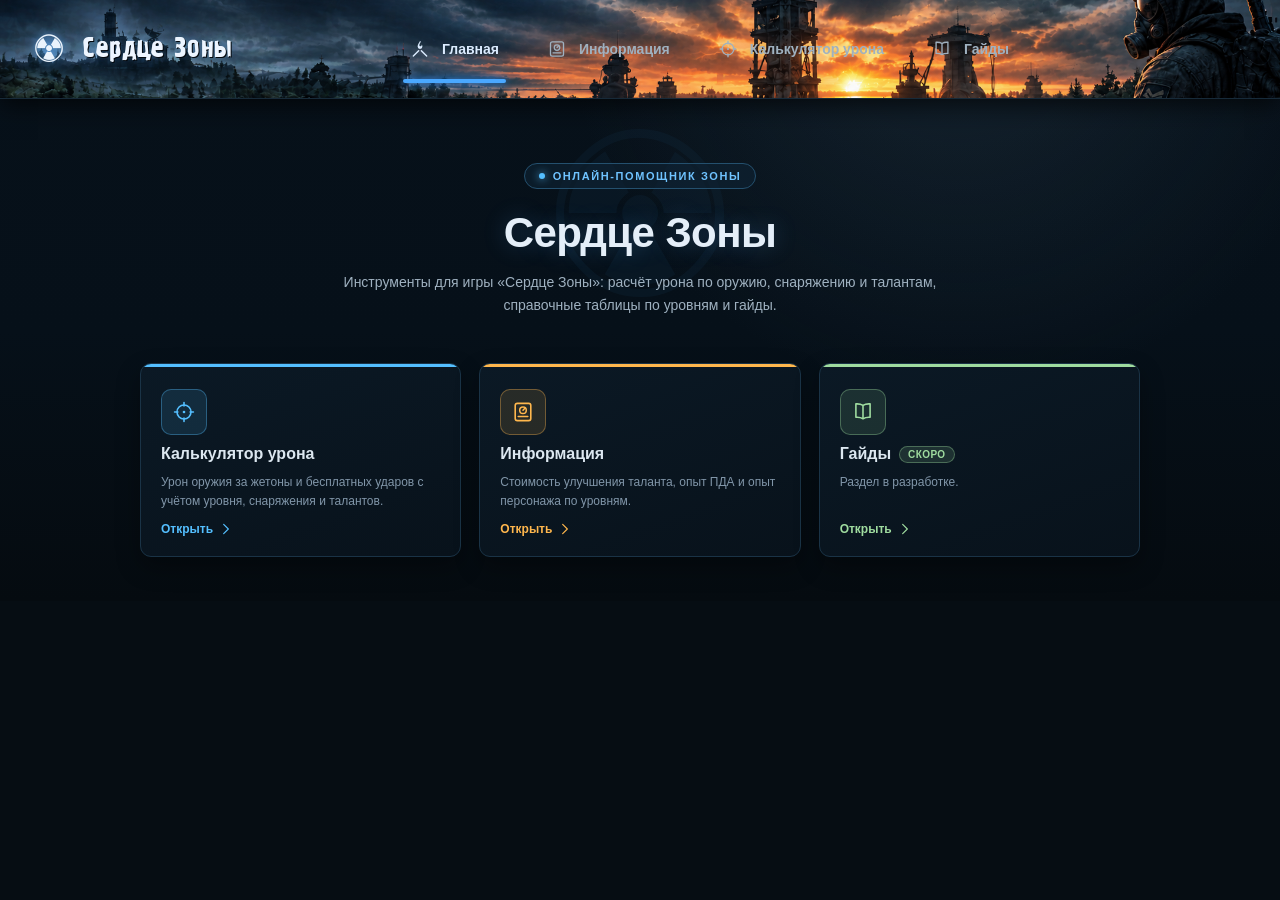
==== index.html @ ed0ab7f7 "Fix" ====
<!doctype html>
<html lang="ru">
<head>
<meta charset="UTF-8">
<meta name="viewport" content="width=device-width, initial-scale=1.0">
<title>Сердце Зоны — сайт-помощник</title>
<meta name="description" content="Сайт-помощник для игры «Сердце Зоны»: калькулятор урона, справочная информация по уровням и гайды.">
<meta property="og:type" content="website">
<meta property="og:site_name" content="Сердце Зоны">
<meta property="og:title" content="Сердце Зоны — сайт-помощник">
<meta property="og:description" content="Калькулятор урона, справочные таблицы по уровням и гайды для игры «Сердце Зоны».">
<meta property="og:url" content="https://sof-oss.github.io/helper/">
<meta property="og:image" content="https://sof-oss.github.io/helper/assets/preview.jpg">
<meta property="og:image:width" content="1200">
<meta property="og:image:height" content="628">
<meta property="og:locale" content="ru_RU">
<meta name="twitter:card" content="summary_large_image">
<link rel="icon" type="image/svg+xml" href="favicon.svg">
<link rel="stylesheet" href="styles.css">
</head>
<body>
<header class="site-header">
  <div class="header-inner">
    <a class="logo" href="index.html"><div class="rad-logo">☢</div><div class="logo-copy"><div class="logo-title">Сердце Зоны</div></div></a>
    <nav class="main-nav">
      <a class="active" href="index.html"><svg class="nav-icon" viewBox="0 0 24 24" fill="none" aria-hidden="true"><path d="M12 2.4c-.7 2.1-2.9 3.8-2.9 6.6a2.9 2.9 0 0 0 5.8 0c0-1.1-.5-1.7-.8-2.3.1 1.3-.6 2.1-1.4 2.1-1 0-1.6-.8-1.4-1.9.3-1.4 1.6-2.3 1.6-4.1-.3-.1-.6-.3-.9-.4Z" fill="currentColor"/><path d="M4 20.5 10.4 14M20 20.5 13.6 14" stroke="currentColor" stroke-width="1.7" stroke-linecap="round"/></svg>Главная</a>
      <a href="info.html"><svg class="nav-icon" viewBox="0 0 24 24" fill="none" aria-hidden="true"><rect x="4.2" y="3.4" width="15.6" height="17.2" rx="2.2" stroke="currentColor" stroke-width="1.6"/><circle cx="12" cy="10.3" r="3.3" stroke="currentColor" stroke-width="1.5"/><path d="M12 10.3 13.9 8.2" stroke="currentColor" stroke-width="1.5" stroke-linecap="round"/><path d="M7.2 16.6h9.6" stroke="currentColor" stroke-width="1.5" stroke-linecap="round"/></svg>Информация</a>
      <a href="calculator.html"><svg class="nav-icon" viewBox="0 0 24 24" fill="none" aria-hidden="true"><circle cx="12" cy="12" r="7" stroke="currentColor" stroke-width="1.6"/><path d="M12 2.6v3.3M12 18.1v3.3M2.6 12h3.3M18.1 12h3.3" stroke="currentColor" stroke-width="1.6" stroke-linecap="round"/><circle cx="12" cy="12" r="1.3" fill="currentColor"/></svg>Калькулятор урона</a>
      <a href="guides.html"><svg class="nav-icon" viewBox="0 0 24 24" fill="none" aria-hidden="true"><path d="M12 5.4c-1.9-1.2-4.5-1.7-7.1-1.5v13.4c2.6-.2 5.2.3 7.1 1.5 1.9-1.2 4.5-1.7 7.1-1.5V3.9c-2.6-.2-5.2.3-7.1 1.5Z" stroke="currentColor" stroke-width="1.6" stroke-linejoin="round"/><path d="M12 5.4v13.4" stroke="currentColor" stroke-width="1.6"/></svg>Гайды</a>
    </nav>
  </div>
</header>

<main class="content home-content">
  <div class="home-hero">
    <span class="home-eyebrow"><i></i>Онлайн-помощник Зоны</span>
    <h1>Сердце Зоны</h1>
    <p>Инструменты для игры «Сердце Зоны»: расчёт урона по оружию, снаряжению и талантам, справочные таблицы по уровням и гайды.</p>
  </div>
  <div class="home-grid">
    <a class="home-card" href="calculator.html" style="--accent:#54bfff;--accent-bg:rgba(84,191,255,.12);--accent-border:rgba(84,191,255,.35)">
      <div class="home-card-body">
        <div class="home-card-icon"><svg viewBox="0 0 24 24" fill="none" aria-hidden="true"><circle cx="12" cy="12" r="7" stroke="currentColor" stroke-width="1.6"/><path d="M12 2.6v3.3M12 18.1v3.3M2.6 12h3.3M18.1 12h3.3" stroke="currentColor" stroke-width="1.6" stroke-linecap="round"/><circle cx="12" cy="12" r="1.3" fill="currentColor"/></svg></div>
        <b>Калькулятор урона</b>
        <small>Урон оружия за жетоны и бесплатных ударов с учётом уровня, снаряжения и талантов.</small>
        <span class="home-card-cta">Открыть<svg viewBox="0 0 24 24" fill="none" aria-hidden="true"><path d="M8 4l8 8-8 8" stroke="currentColor" stroke-width="2" stroke-linecap="round" stroke-linejoin="round"/></svg></span>
      </div>
    </a>
    <a class="home-card" href="info.html" style="--accent:#ffb74d;--accent-bg:rgba(255,183,77,.12);--accent-border:rgba(255,183,77,.35)">
      <div class="home-card-body">
        <div class="home-card-icon"><svg viewBox="0 0 24 24" fill="none" aria-hidden="true"><rect x="4.2" y="3.4" width="15.6" height="17.2" rx="2.2" stroke="currentColor" stroke-width="1.6"/><circle cx="12" cy="10.3" r="3.3" stroke="currentColor" stroke-width="1.5"/><path d="M12 10.3 13.9 8.2" stroke="currentColor" stroke-width="1.5" stroke-linecap="round"/><path d="M7.2 16.6h9.6" stroke="currentColor" stroke-width="1.5" stroke-linecap="round"/></svg></div>
        <b>Информация</b>
        <small>Стоимость улучшения таланта, опыт ПДА и опыт персонажа по уровням.</small>
        <span class="home-card-cta">Открыть<svg viewBox="0 0 24 24" fill="none" aria-hidden="true"><path d="M8 4l8 8-8 8" stroke="currentColor" stroke-width="2" stroke-linecap="round" stroke-linejoin="round"/></svg></span>
      </div>
    </a>
    <a class="home-card" href="guides.html" style="--accent:#9fdc9f;--accent-bg:rgba(159,220,159,.12);--accent-border:rgba(159,220,159,.35)">
      <div class="home-card-body">
        <div class="home-card-icon"><svg viewBox="0 0 24 24" fill="none" aria-hidden="true"><path d="M12 5.4c-1.9-1.2-4.5-1.7-7.1-1.5v13.4c2.6-.2 5.2.3 7.1 1.5 1.9-1.2 4.5-1.7 7.1-1.5V3.9c-2.6-.2-5.2.3-7.1 1.5Z" stroke="currentColor" stroke-width="1.6" stroke-linejoin="round"/><path d="M12 5.4v13.4" stroke="currentColor" stroke-width="1.6"/></svg></div>
        <b>Гайды<span class="home-card-badge">Скоро</span></b>
        <small>Раздел в разработке.</small>
        <span class="home-card-cta">Открыть<svg viewBox="0 0 24 24" fill="none" aria-hidden="true"><path d="M8 4l8 8-8 8" stroke="currentColor" stroke-width="2" stroke-linecap="round" stroke-linejoin="round"/></svg></span>
      </div>
    </a>
  </div>
</main>

</body></html>
---- styles.css ----
/* ===== Основа ===== */
*{box-sizing:border-box}
html,body{margin:0;min-height:100%;background:#060d13;color:#dce7f2;font-family:"Segoe UI",Arial,sans-serif;overflow-x:hidden}
body{background:radial-gradient(circle at 75% 0%,rgba(49,73,91,.32),transparent 35%),linear-gradient(180deg,#07111a 0,#061019 55%,#050b10 100%);font-size:14px}
:where(button,input,a):focus-visible{outline:2px solid #54bfff;outline-offset:2px}

/* ===== Шапка ===== */
.site-header{height:99px;border-bottom:1px solid #172a39;background-image:url("assets/header.png");background-size:100% auto;background-position:center;background-repeat:no-repeat;background-color:#07111a;box-shadow:0 5px 24px #000b;position:relative;z-index:2}
.header-inner{height:100%;display:flex;align-items:center;padding:0 28px;gap:50px}
.logo{width:315px;display:flex;align-items:center;gap:12px;text-decoration:none;color:inherit}
.rad-logo{width:42px;height:50px;display:grid;place-items:center;font-size:38px;color:#eaf3fc;filter:drop-shadow(0 0 6px #5aaeff);line-height:1}
@font-face{font-family:"Graffiti1C";src:url("assets/fonts/graffiti-stalker.woff") format("woff"),url("assets/fonts/graffiti-stalker.ttf") format("truetype");font-weight:normal;font-style:normal;font-display:swap}
.logo-title{font-family:"Graffiti1C","Segoe UI",Arial,sans-serif;font-size:29px;font-weight:400;letter-spacing:.5px;line-height:1;color:#edf5ff;text-shadow:1px 1px 0 #04090e,0 0 12px rgba(90,174,255,.4)}
.main-nav{height:100%;display:flex;align-items:center;gap:14px}
.main-nav a{height:100%;padding:0 17px;display:flex;align-items:center;gap:12px;color:#9fb1c0;text-decoration:none;font-weight:600;position:relative;white-space:nowrap}
.main-nav a:focus-visible{outline-offset:-2px;border-radius:4px}
/* Иконки в шапке — inline SVG на currentColor, поэтому подсветку активного пункта
   красим один раз через .main-nav a.active, а не дублируем цвет на каждой иконке */
.main-nav a .nav-icon{width:20px;height:20px;flex:0 0 20px}
.main-nav a.active{color:#dcecff}
.main-nav a.active:after{content:"";position:absolute;bottom:15px;left:10px;right:10px;height:4px;border-radius:4px;background:#4aa8ff;box-shadow:0 0 8px #238cff}

/* ===== Вкладки сайта =====
   Каждый раздел (Калькулятор, Информация) — это .view; активен тот,
   у которого нет атрибута hidden. Переключение — в app.js (switchView). */

/* ===== Раскладка ===== */
.page{display:grid;grid-template-columns:330px minmax(0,1fr);gap:4px;min-height:calc(100vh - 92px);padding:4px;align-items:start}
.content{padding:15px 13px 20px 0;min-width:0}

/* ===== Боковая панель ===== */
.sidebar{border:1px solid #132838;border-radius:10px;background:linear-gradient(180deg,rgba(7,18,27,.98),rgba(5,14,22,.98));box-shadow:0 12px 30px #0008;overflow:hidden}
.side-section{padding:10px 14px 12px;border-bottom:1px solid #142735}
.side-title{display:flex;align-items:center;gap:10px;font-size:14px;color:#cbd9e5;margin-bottom:8px}
.side-title span{font-size:20px;color:#dbe9f6;width:18px;text-align:center}
.side-title .person-icon{width:18px;height:18px;flex:0 0 18px;fill:currentColor;color:#dbe9f6}
.side-title .clothes-icon{font-size:16px;line-height:18px;width:18px;height:18px;display:inline-block;filter:grayscale(1)}

.level-row{display:grid;grid-template-columns:34px 1fr 34px;gap:6px}
.level-row button,.level-row input{height:34px;border:0;background:#091521;color:#9db2c4;border-radius:5px;text-align:center;font-size:18px}
.level-row button{background:#102234;color:#a9bed0;cursor:pointer}
.level-row button:hover{background:#162d41}
.level-row button:first-child{border:1px solid #1678c5;border-right-color:#102234}
.level-row input{font-size:16px;font-weight:700;color:#e7f0f8;font-variant-numeric:tabular-nums;-moz-appearance:textfield}
.level-row input::-webkit-inner-spin-button,.level-row input::-webkit-outer-spin-button{appearance:none;margin:0}

.talent-open{width:100%;height:42px;border:1px solid #21445c;border-radius:7px;background:linear-gradient(180deg,#0d2231,#091722);color:#cfe0ec;display:grid;grid-template-columns:25px 1fr auto;align-items:center;gap:8px;padding:0 10px;cursor:pointer;text-align:left}
.talent-open:hover{background:#10293a;border-color:#2e6384}
.talent-open>span:first-child{font-size:18px;color:#54bfff;text-align:center}
.talent-open b{font-size:11px;color:#73c8ff;font-weight:600}
.talent-summary{margin-top:6px;color:#71889b;font-size:10px;text-align:right}

.equipment-section{padding-bottom:9px;max-height:500px;overflow-y:auto;scrollbar-width:thin;scrollbar-color:#31566f #08131d}
.items-divider{display:flex;align-items:center;gap:10px;margin:18px 0 7px;padding-top:9px;border-top:1px solid #193246;color:#cbd9e5;font-size:13px}
.items-divider span{font-size:16px;color:#dbe9f6;width:18px;text-align:center}
.items-divider b{font-weight:700}
.options{display:grid;gap:1px}
.option{display:flex;align-items:center;gap:9px;min-height:22px;color:#a9baca;font-size:12px;cursor:pointer}
.option input{appearance:none;width:15px;height:15px;border:1px solid #617487;border-radius:2px;background:#06111a;margin:0}
.option input:checked{background:#3d9fff;border-color:#52aaff;box-shadow:inset 0 0 0 3px #07131d}
.gear-info-btn{margin-left:auto;width:22px;height:22px;flex:0 0 22px;border:1px solid #21445c;border-radius:50%;background:#0d2231;color:#9db2c4;font-size:12px;font-style:normal;line-height:1;display:grid;place-items:center;cursor:pointer;padding:0}
.gear-info-btn:hover{background:#10293a;color:#cfe0ec;border-color:#2e6384}

.side-actions{padding:10px 14px 14px;display:grid;gap:10px}
.select-all{display:flex;align-items:center;gap:8px;padding:0 4px;color:#a9baca;font-size:12px;cursor:pointer}
.select-all input{accent-color:#54bfff;cursor:pointer}
.select-all span{user-select:none}
.side-btn{height:42px;border:1px solid #27567a;border-radius:7px;background:#091a28;color:#b7c9d8;font-size:14px;cursor:pointer}
.side-btn:hover{background:#0d2435}

/* ===== Результаты ===== */
.result-title{display:flex;align-items:center;gap:14px;padding:4px 15px 13px}
.result-title h1{margin:0;font-size:31px;letter-spacing:-.6px;color:#e4eef8}
.target-icon{font-size:39px;color:#dce9f5}
svg.target-icon{width:39px;height:39px;flex:0 0 39px}
.result-panel{border:1px solid #142b3b;border-radius:9px;background:linear-gradient(180deg,rgba(7,19,29,.94),rgba(5,15,23,.96));padding:12px 14px;margin-bottom:12px;box-shadow:0 10px 25px #0005}
.section-heading{display:flex;align-items:center;gap:10px;font-size:16px;color:#cbd9e5;margin-bottom:9px}
.section-heading span{font-size:21px;color:#e5eef7}
.section-heading b{font-weight:700}
.damage-footnote{margin:10px 2px 0;color:#71889b;font-size:11px;line-height:1.4}

.damage-grid{display:grid;grid-template-columns:repeat(3,minmax(0,1fr));gap:16px}
.damage-card{min-height:145px;border:1px solid #1a3346;border-radius:9px;background:linear-gradient(135deg,#0b1925,#09141e);position:relative;padding:18px 19px;display:grid;grid-template-columns:64px 1fr;align-content:space-between;row-gap:14px;box-shadow:inset 0 0 22px #0a223433}
.weapon-icon{width:64px;height:64px;background-repeat:no-repeat;background-size:contain;background-position:center}
.weapon-rifle{background-image:url("assets/rifle-DNSRr11w.webp")}
.weapon-pistol{background-image:url("assets/pistol-Cy7zO65D.webp")}
.weapon-knife{background-image:url("assets/knife-Dh_ibA91.webp")}
.weapon-gauss{background-image:url("assets/gauss-IaBtaAzR.webp")}
.weapon-ubgl{background-image:url("assets/ubgl-9PMpxB6a.webp")}
.weapon-grenade{background-image:url("assets/grenade-IrR3fcAU.webp")}
.dmg-main{padding-left:10px}
.damage-card h3{margin:1px 0 9px;font-size:16px;color:#dce7f0}
.damage-card strong{font-size:29px;line-height:1;color:#f1f6fb;font-variant-numeric:tabular-nums}

/* Разбивка урона: четыре ячейки одинаковой ширины во всех карточках */
.breakdown{grid-column:1/-1;display:grid;grid-template-columns:repeat(auto-fit,minmax(78px,1fr));gap:8px}
.bd-cell{display:flex;flex-direction:column;gap:2px}
.bd-cell small{font-size:12px;color:#7f95a8}
.bd-cell em{font-style:normal;font-size:16px;font-weight:600;color:#a9bed0;font-variant-numeric:tabular-nums}
.bd-level em{color:#f0ae58}
.bd-gear em{color:#54bfff}
.bd-talent em{color:#27db88}
.crit-chip{grid-column:1/-1;justify-self:start;display:inline-flex;align-items:center;gap:6px;padding:4px 11px;border-radius:20px;background:rgba(255,90,95,.12);border:1px solid rgba(255,90,95,.35);color:#ffb3b5;font-size:12px;font-weight:600;white-space:nowrap;font-variant-numeric:tabular-nums}
.crit-chip em{font-style:normal}
.crit-chip-label{color:#ff5a5f;text-transform:uppercase;font-size:10px;letter-spacing:.4px;font-weight:700}
.crit-chip-sep{color:#ff5a5f;opacity:.6}

/* Прибавка/убыль рядом с изменившимся значением */
.delta{position:absolute;top:10px;right:14px;font-style:normal;font-weight:700;font-size:14px;opacity:0;transform:translateY(4px);transition:opacity .25s,transform .25s;pointer-events:none;font-variant-numeric:tabular-nums}
.delta.show{opacity:1;transform:none}
.delta.up{color:#27db88}
.delta.down{color:#ff6b6f}

/* Таблицы (расчёт по жетонам, вкладка «Информация») */
.data-wrap{overflow-x:auto}
.data-table{width:100%;border-collapse:collapse;font-size:13px;font-variant-numeric:tabular-nums}
.data-table th{color:#7c93a6;font-size:11px;font-weight:600;text-align:right;padding:5px 8px;border-bottom:1px solid #193246}
.data-table td{text-align:right;padding:7px 8px;border-top:1px solid #142735;color:#e3edf6;white-space:nowrap}
.data-table th:first-child,.data-table td:first-child{text-align:left;color:#cbd9e5}
.data-table td.tok-crit,.data-table th.tok-crit{color:#ffb3b5}
.data-table td.tok-best{color:#27db88;font-weight:700}

.tok-field{display:flex;align-items:center;gap:12px;color:#cbd9e5;font-size:13px;font-weight:600}
.tok-field input{border:1px solid #1b3447;border-radius:6px;background:#0b1f30;color:#e7f0f8;text-align:center;font-weight:700;font-variant-numeric:tabular-nums;-moz-appearance:textfield}
.tok-field input{width:140px;height:36px;font-size:16px}
.tok-field input::-webkit-inner-spin-button,.tok-field input::-webkit-outer-spin-button{appearance:none;margin:0}

/* Дополнительные характеристики — на всю ширину панели */
.extra-grid{display:grid;grid-template-columns:repeat(auto-fit,minmax(200px,1fr));gap:12px}
.extra-grid>div{position:relative;min-height:74px;border:1px solid #193246;border-radius:8px;background:#091621;display:flex;flex-direction:column;align-items:center;justify-content:center;gap:3px;padding:10px;text-align:center}
.extra-grid>div>span{font-size:20px;line-height:1;color:#cddce8}
.extra-grid small{color:#8196a9;font-size:12px;line-height:1.2}
.extra-grid strong{font-size:20px;color:#edf5fc;font-variant-numeric:tabular-nums}

/* ===== Стартовая страница =====
   Раньше это была просто плашка с тремя ссылками. Добавили "датчик" сверху
   (пульсирующая точка, как индикатор ПДА), крупный вотермарк-радиацию за
   заголовком и статы, чтобы страница не выглядела заглушкой. */
.home-content{max-width:1040px;margin:0 auto;padding:56px 20px 44px}
.home-hero{position:relative;text-align:center;margin-bottom:42px;padding:8px 0 4px;isolation:isolate}
.home-hero::before{content:"☢";position:absolute;top:-52px;left:50%;transform:translateX(-50%);font-size:230px;line-height:1;color:#123047;opacity:.22;pointer-events:none;z-index:-1}
.home-eyebrow{position:relative;display:inline-flex;align-items:center;gap:8px;padding:6px 14px;border:1px solid #24506e;border-radius:20px;background:rgba(15,34,51,.65);color:#6fc3ff;font-size:11px;letter-spacing:1.6px;text-transform:uppercase;font-weight:700;margin-bottom:20px}
.home-eyebrow i{width:6px;height:6px;flex:0 0 6px;border-radius:50%;background:#54bfff;box-shadow:0 0 8px #54bfff;animation:radarPulse 1.8s ease-in-out infinite}
@keyframes radarPulse{0%,100%{opacity:.35;transform:scale(.75)}50%{opacity:1;transform:scale(1.2)}}
.home-hero h1{margin:0 0 14px;font-size:42px;letter-spacing:-.6px;color:#e4eef8;text-shadow:0 0 22px rgba(90,174,255,.25)}
.home-hero p{margin:0 auto;max-width:620px;color:#9fb1c0;font-size:14px;line-height:1.65}
.home-grid{display:grid;grid-template-columns:repeat(3,minmax(0,1fr));gap:18px}
/* Акцентный цвет карточки задаётся инлайново (--accent/--accent-bg/--accent-border),
   чтобы не плодить по три модификатора класса на каждую карточку */
.home-card{display:flex;flex-direction:column;border:1px solid #1a3346;border-radius:11px;background:linear-gradient(160deg,#0b1925,#08121b);overflow:hidden;color:inherit;text-decoration:none;position:relative;box-shadow:0 10px 24px #0005;transition:transform .18s,border-color .18s,box-shadow .18s}
.home-card::before{content:"";display:block;height:3px;background:var(--accent,#54bfff)}
.home-card:hover{transform:translateY(-3px);border-color:#2e6384;box-shadow:0 16px 34px #0008}
.home-card-body{padding:22px 20px 20px;display:flex;flex-direction:column;gap:10px;flex:1}
.home-card-icon{width:46px;height:46px;border-radius:10px;display:grid;place-items:center;background:var(--accent-bg,rgba(84,191,255,.12));border:1px solid var(--accent-border,rgba(84,191,255,.35));color:var(--accent,#54bfff)}
.home-card-icon svg{width:24px;height:24px}
.home-card b{font-size:16px;color:#dce7f0;display:flex;align-items:center;flex-wrap:wrap}
.home-card small{color:#8196a9;font-size:12px;line-height:1.55;flex:1}
.home-card-badge{margin-left:8px;padding:2px 8px;border-radius:10px;background:rgba(159,220,159,.14);border:1px solid rgba(159,220,159,.35);color:#9fdc9f;font-size:10px;font-weight:700;text-transform:uppercase;letter-spacing:.4px}
.home-card-cta{display:inline-flex;align-items:center;gap:6px;font-size:12px;font-weight:700;color:var(--accent,#54bfff);margin-top:2px}
.home-card-cta svg{width:14px;height:14px;transition:transform .18s}
.home-card:hover .home-card-cta svg{transform:translateX(3px)}

/* ===== Вкладка «Информация» ===== */
.info-content{max-width:1400px;margin:0 auto;padding:15px 20px 24px}
.info-lead{margin:0 2px 14px;color:#8196a9;font-size:12px;line-height:1.5}
.placeholder-panel{padding:32px 16px;text-align:center;color:#8196a9;font-size:14px}
.info-groups{display:grid;grid-template-columns:2.3fr 1fr 1fr;gap:16px;align-items:start}

/* Общая карточка блока — базовое оформление, у каждого блока свой акцентный
   цвет рамки/подложки/тени ниже (info-group-talents/pda/char), чтобы три
   блока не сливались друг с другом визуально. */
.info-group{border:1px solid #1a3346;border-radius:9px;background:linear-gradient(135deg,#0b1925,#09141e);padding:14px 16px 16px;box-shadow:inset 0 0 22px #0a223433;min-width:0}
.info-group-title{display:flex;align-items:center;justify-content:center;gap:9px;font-size:15px;color:#dce7f0;margin-bottom:11px;text-align:center}
.info-led{width:9px;height:9px;flex:0 0 9px;border-radius:50%;background:var(--led,#54bfff);box-shadow:0 0 8px var(--led,#54bfff)}
.info-subcols{display:grid;grid-template-columns:repeat(3,1fr);gap:10px}

/* Отличительное оформление трёх блоков: у каждого свой лёгкий оттенок рамки,
   подложки и внутренней тени, в тон его индикатора (info-led). */
.info-group-talents{border-color:#3a3320;background:linear-gradient(135deg,#141008,#0d0b06),linear-gradient(135deg,#0b1925,#09141e);box-shadow:inset 0 0 26px rgba(255,183,77,.05)}
.info-group-pda{border-color:#1f3a28;background:linear-gradient(135deg,#0c1712,#090f0b),linear-gradient(135deg,#0b1925,#09141e);box-shadow:inset 0 0 26px rgba(159,220,159,.05)}
.info-group-char{border-color:#1a3350;background:linear-gradient(135deg,#0a1826,#07121c),linear-gradient(135deg,#0b1925,#09141e);box-shadow:inset 0 0 26px rgba(84,191,255,.06)}

/* Таблицы «Информация» — усиленная читаемость: те же чёткие пропорциональные
   цифры, что и в остальном интерфейсе (а не мелкий моноширинный шрифт),
   более контрастная зебра и явные разделители между колонками
   ("Уровень" / "Урон" / "Всего"), как в исходном экспортируемом изображении
   (html_progress-tables.html), где числа не сливались друг с другом. */
.info-table{font-family:"Segoe UI",Arial,sans-serif;table-layout:fixed;-webkit-font-smoothing:antialiased}
.info-table th{padding:6px 6px 8px;font-size:10.5px;letter-spacing:.5px;text-transform:uppercase;border-bottom:1px solid #23475f;text-align:center;font-weight:700}
.info-table td{padding:5px 6px;font-size:12.5px;font-weight:600;border-top:1px solid #12222f;text-align:center;color:#eef4fa}
.info-table th:first-child,.info-table td:first-child{text-align:center;color:inherit}
.info-table tbody tr:nth-child(even):not(.info-milestone) td{background:rgba(159,220,159,.045)}
.info-milestone td{background:rgba(255,183,77,.14);color:#ffdca8;font-weight:700;border-top-color:rgba(255,183,77,.3);border-bottom:1px solid rgba(255,183,77,.3)}
.info-milestone td:first-child{color:#ffb74d}
.info-notes{margin:12px 0 0;padding-left:0;font-size:11.5px;line-height:1.7;list-style:none;text-align:center}
.info-notes li{margin-bottom:2px;font-weight:600}

/* ===== Уведомление ===== */
.toast{position:fixed;left:50%;top:50%;transform:translate(-50%,-45%) scale(.96);min-width:320px;padding:26px 38px 28px;border:2px solid #566b76;border-radius:4px;background:linear-gradient(180deg,#18252a 0%,#0a1114 100%);color:#d9e1df;text-align:center;font-size:24px;font-weight:700;letter-spacing:1px;text-transform:uppercase;box-shadow:0 0 0 1px #080c0e,0 16px 55px #000c,inset 0 0 35px #0008;opacity:0;pointer-events:none;transition:opacity .18s ease,transform .18s ease;z-index:3000}
.toast::before{content:"☢";display:block;margin:0 auto 12px;font-size:58px;line-height:1;color:#c8d21f;text-shadow:0 0 8px #c8d21f66,2px 2px 0 #151a0a}
.toast::after{content:"";position:absolute;inset:7px;border:1px solid #2c3b40;pointer-events:none}
.toast.show{opacity:1;transform:translate(-50%,-50%) scale(1)}

/* ===== Окна (таланты, снаряжение, жетоны) ===== */
.talent-modal{position:fixed;inset:0;display:none;z-index:2000}
.talent-modal.show{display:block}
.talent-backdrop{position:absolute;inset:0;background:rgba(0,0,0,.68);backdrop-filter:blur(2px)}
.talent-dialog{position:absolute;inset:2vh 2vw;display:flex;align-items:stretch;justify-content:center;overflow:hidden}
.talent-game-window{width:100%;height:100%;min-width:0;border:1px solid rgba(72,78,84,.72);background:#0b0c0c;box-shadow:inset 0 0 0 1px rgba(0,0,0,.7),0 18px 45px rgba(0,0,0,.7);display:flex;flex-direction:column}
.talent-game-header{height:66px;flex:0 0 66px;padding:10px 20px;display:flex;align-items:center;justify-content:space-between;background:linear-gradient(180deg,#17191a,#0e1011);border-bottom:1px solid #34383b}
.talent-game-header h2{margin:0;font:700 28px/1.1 "Rubik Dirt","Segoe UI",sans-serif;color:#f0f0ec}
.talent-game-header p{margin:5px 0 0;color:#858b8f;font-size:12px}
.talent-game-actions{display:flex;align-items:center;gap:10px}
.talent-points{padding:7px 12px;background:#151718;border:1px solid #3b3f41;color:#aeb2b4;font-size:13px}
.talent-points b{color:#fff}
.talent-icon-button{width:36px;height:36px;border:1px solid #303436;background:#181a1b;color:#ddd;font-size:25px;line-height:1;cursor:pointer}
.talent-game-body{position:relative;flex:1;min-height:0;min-width:0;display:flex;overflow:hidden;background:#070908}

/* Боковая панель талантов */
.talent-game-sidebar{flex:0 0 320px;width:320px;height:100%;padding:16px 14px;z-index:2;background-color:rgba(11,12,13,.72);border-right:1px solid rgba(72,78,84,.5);background-image:linear-gradient(rgba(72,78,84,.12) 1px,transparent 1px),linear-gradient(90deg,rgba(72,78,84,.12) 1px,transparent 1px);background-size:12px 12px;overflow:auto}
.talent-side-title{display:flex;justify-content:space-between;align-items:center;font-family:"Rubik Dirt","Segoe UI",sans-serif;font-size:22px;margin-bottom:10px}
.talent-side-title b{font:600 13px "Segoe UI";color:#aaa}
.talent-progress{height:22px;background:#202326;border:1px solid #383c3e;position:relative;margin-bottom:14px}
.talent-progress i{display:block;height:100%;background:repeating-linear-gradient(135deg,#8d6f2d 0 8px,#a68135 8px 16px);opacity:.9}
.talent-side-stats{display:flex;justify-content:center;gap:30px;margin-bottom:14px}
.talent-side-stats>div{text-align:center}
.talent-side-stats>div+div{border-left:1px solid #45484a;padding-left:30px}
.talent-side-stats b{display:block;font-size:25px;line-height:1}
.talent-side-stats small{color:#777;font-size:11px}
.talent-last{border:1px solid #34383a;background:rgba(10,11,12,.72);padding:8px 10px;margin-bottom:14px}
.talent-last small{display:block;color:#777;font-size:11px;margin-bottom:5px}
.talent-last-list{display:flex;flex-wrap:wrap;gap:4px 12px;font-size:12px;color:#aaa}
.talent-last-list b{font-weight:700}
.talent-last-list .up b{color:#27db88}
.talent-last-list .down b{color:#ff6b6f}
.talent-branch-tabs{border:1px solid #373a3d;display:grid}
.talent-branch-tabs button{height:42px;border:0;border-bottom:1px solid #303335;background:transparent;color:#c5c8ca;text-align:left;padding:0 13px;font-weight:600;cursor:pointer}
.talent-branch-tabs button:last-child{border-bottom:0}
.talent-branch-tabs button.active{background:#deded8;color:#171819}
.talent-branch-description{display:flex;flex-direction:column;gap:3px;padding:12px 2px 14px;color:#777;font-size:12px}
.talent-branch-description b{font-size:17px;color:#e1e1dd}
.talent-side-hint{color:#777;font-size:11px;line-height:1.5;padding:10px 2px 0;border-top:1px solid #34383a;margin-top:10px}
.talent-hide{width:100%;margin-top:14px;height:36px;border:1px solid #404447;background:#1b1d1e;color:#bfc2c3;cursor:pointer}
.talent-hide:disabled{opacity:.5;cursor:default}

/* Описание таланта — отдельное окно по центру экрана */
.talent-detail{border:1px solid #34383a;background:rgba(10,11,12,.72);padding:12px;box-shadow:inset 0 0 0 1px rgba(0,0,0,.4)}
.talent-detail-art{width:72px;height:72px;border:1px solid #8b8c86;background:#111;overflow:hidden;display:grid;place-items:center;font-size:34px;color:#eee;margin-bottom:10px}
.talent-detail-art img{display:block;width:100%;height:100%;object-fit:cover}
.talent-detail-title{display:flex;justify-content:space-between;gap:8px;align-items:start}
.talent-detail-title h3{margin:0;color:#f0f0ec;font-size:18px}
.talent-detail-title span{font-size:12px;color:#bcbdb8}
.talent-detail-desc{font-size:12px;line-height:1.45;color:#9a9d9e;margin:7px 0 10px}
.talent-detail-effect{border-top:1px solid #34383a;border-bottom:1px solid #34383a;padding:8px 0;display:flex;flex-direction:column;gap:2px}
.talent-detail-effect small{color:#777}
.talent-detail-effect span{font-size:11px;color:#999}
.talent-detail-effect .talent-rank-done{color:#d2d2cd}
.talent-detail-effect b{color:#f0ae58}
.talent-detail-requirement{display:flex;flex-direction:column;gap:2px;padding:8px 0;color:#777;font-size:10px}
.talent-detail-requirement b{color:#bbb;font-size:11px}
.talent-detail-actions{display:flex;gap:5px}
.talent-detail-actions button{height:36px;border:1px solid #4a4c4d;background:#252728;color:#ddd;cursor:pointer}
.talent-detail-minus{width:38px;font-size:20px}
.talent-detail-up{flex:1}
.talent-detail-up:not(:disabled){background:#9a6e2e;border-color:#d19a4a;color:#fff}
.talent-detail-up:disabled{opacity:.5;cursor:default}
.talent-detail-overlay{position:fixed;inset:0;z-index:2500;display:none;align-items:center;justify-content:center;padding:20px}
.talent-detail-overlay.show{display:flex}
.talent-detail-backdrop{position:absolute;inset:0;background:rgba(0,0,0,.62);backdrop-filter:blur(2px)}
.talent-detail-modal{position:relative;z-index:1;width:min(420px,100%);max-height:86vh;overflow:auto;animation:talentDetailIn .14s ease}
.talent-detail-modal .talent-detail{box-shadow:inset 0 0 0 1px rgba(0,0,0,.4),0 24px 60px rgba(0,0,0,.65)}
.talent-detail-close{position:absolute;top:-14px;right:-14px;width:30px;height:30px;border:1px solid #404447;border-radius:50%;background:#1b1d1e;color:#ddd;font-size:17px;line-height:1;cursor:pointer}
@keyframes talentDetailIn{from{opacity:0;transform:translateY(8px) scale(.97)}to{opacity:1;transform:none}}

/* Дерево талантов: масштаб и перетаскивание */
.talent-flow-wrap{position:relative;flex:1 1 auto;min-width:0;min-height:0;overflow:hidden;background:rgba(7,9,8,.24);touch-action:none;cursor:grab}
.talent-flow{position:relative;min-width:100%;min-height:100%;width:max-content;padding:0 24px 24px}
.talent-flow-canvas{position:relative;margin:10px auto 20px;background:url("assets/talents-CjzNNTY-.webp") center/cover no-repeat;transform-origin:0 0;will-change:transform}
.talent-edge-layer{position:absolute;inset:0;overflow:visible;pointer-events:none}
.talent-node-game{position:absolute;width:100px;height:100px;padding:0;border:1px solid rgba(176,176,170,.36);background:#0b0c0ce6;box-shadow:inset 0 0 0 1px rgba(0,0,0,.36);cursor:pointer;transition:.12s;overflow:hidden}
.talent-node-game:hover{border-color:#dadad4;transform:translateY(-1px)}
.talent-node-game:focus-visible{outline-color:#f2f2ec}
.talent-node-game.locked{opacity:.65;filter:grayscale(.55)}
.talent-node-game.open{border-color:rgba(176,176,170,.46)}
.talent-node-game.ready{border-color:rgba(247,174,86,.68);box-shadow:inset 0 0 0 1px rgba(0,0,0,.36),0 0 12px rgba(247,174,86,.12)}
.talent-node-game.maxed{background:#101010f0;border-color:rgba(121,196,103,.72);box-shadow:inset 0 0 0 1px rgba(0,0,0,.36),0 0 14px rgba(121,196,103,.14)}
.talent-node-game.selected{border-color:#f2f2ec;box-shadow:inset 0 0 0 1px #000,0 0 16px rgba(232,232,226,.14)}
.talent-node-game.on-path{border-color:#54bfff}
.talent-node-game.on-path:not(.selected){box-shadow:inset 0 0 0 1px rgba(0,0,0,.36),0 0 14px rgba(84,191,255,.4)}
.talent-node-art{position:absolute;inset:0;display:grid;place-items:center;font-size:40px;color:#ddd;background:#111;overflow:hidden}
.talent-node-art img{display:block;width:100%;height:100%;object-fit:cover}
.talent-node-rank{position:absolute;right:5px;bottom:3px;color:#fff;text-shadow:0 1px 0 #000,1px 0 #000,-1px 0 #000;font:600 13px/1 "Segoe UI";z-index:1}

/* Бонусы снаряжения и расчёт по жетонам */
.gear-info-window{width:min(760px,92vw);height:auto;max-height:86vh}
.tokens-window{width:min(1040px,94vw)}
.gear-info-dialog{align-items:center}
.gear-info-body{flex:1;min-height:0;overflow:auto;padding:16px 20px 20px;display:flex;flex-direction:column;gap:8px;background:#070908}
.gear-info-group-title{font-size:12px;color:#7c93a6;text-transform:uppercase;letter-spacing:.6px;margin:10px 0 2px;padding-top:8px;border-top:1px solid #193246}
.gear-info-group-title:first-child{margin-top:0;padding-top:0;border-top:0}
.gear-info-card{border:1px solid #1a3346;border-radius:8px;background:linear-gradient(135deg,#0b1925,#09141e);padding:10px 12px}
.gear-info-card b{display:block;color:#dce7f0;font-size:13px;margin-bottom:7px}
.gear-info-tags{display:flex;flex-wrap:wrap;gap:6px}
.gear-info-tag{display:inline-flex;align-items:center;gap:4px;padding:3px 9px;border-radius:20px;background:#0d1d2a;border:1px solid #234157;color:#a9bed0;font-size:11px;white-space:nowrap}
.gear-info-tag b{display:inline;margin:0;color:#54bfff;font-weight:700}
.gear-info-total-wrap{position:sticky;bottom:0;margin:6px -20px -20px;padding:10px 20px 16px;background:linear-gradient(180deg,rgba(7,9,8,0),#070908 28%);z-index:1}
.gear-info-total{border-color:#2e6384;background:linear-gradient(135deg,#0d2231,#0a1a27);box-shadow:0 0 14px rgba(84,191,255,.12)}
.gear-info-total>b{color:#73c8ff}

.tokens-btn{margin-left:auto;height:28px;padding:0 12px;border:1px solid #21445c;border-radius:6px;background:linear-gradient(180deg,#0d2231,#091722);color:#cfe0ec;font:inherit;font-size:12px;cursor:pointer;white-space:nowrap}
.tokens-btn:hover{background:#10293a;border-color:#2e6384}
.tok-grid{display:grid;grid-template-columns:1fr 1fr;gap:16px}
.tok-col{border:1px solid #1a3346;border-radius:8px;background:linear-gradient(135deg,#0b1925,#09141e);padding:12px}
.tok-field{justify-content:space-between;margin-bottom:12px}
.tok-title{font-size:12px;color:#7c93a6;text-transform:uppercase;letter-spacing:.6px;margin-bottom:6px}
.tok-note{color:#71889b;font-size:11px;line-height:1.5}

/* ===== Средние экраны ===== */
@media(max-width:1050px){
  .header-inner{gap:15px}
  .main-nav{gap:0}
  .main-nav a{padding:0 9px}
  .page{grid-template-columns:300px 1fr}
  .info-groups{grid-template-columns:1fr}
  .home-grid{grid-template-columns:1fr 1fr}
}
@media(max-width:850px){
  .talent-dialog{inset:0}
  .talent-game-sidebar{flex-basis:260px;width:260px}
  .talent-game-header{height:58px;flex-basis:58px}
  .talent-game-header p{display:none}
}

/* ===== Планшеты и телефоны ===== */
@media(max-width:760px){
  .site-header{height:auto;background-position:center top}
  .header-inner{min-height:80px;flex-wrap:wrap;padding:10px 14px}
  .logo{width:auto}
  .main-nav{order:3;width:100%;height:44px;overflow:auto}
  .main-nav a{font-size:12px}
  .main-nav a.active:after{bottom:5px;height:3px}
  .page{display:block}
  .sidebar{margin-bottom:8px}
  .content{padding:8px}
  .damage-grid{grid-template-columns:1fr}
  .toast{min-width:0;width:calc(100% - 40px);padding:22px 24px 25px;font-size:20px}
  .toast::before{font-size:50px}
  .info-content{padding:10px}
  .home-content{padding:32px 16px 24px}
  .home-hero{margin-bottom:30px}
  .home-hero::before{font-size:140px;top:-30px}
  .home-eyebrow{font-size:10px;padding:5px 11px}
  .home-hero h1{font-size:26px}
  .home-card-body{padding:18px 16px 16px}
  .home-grid{grid-template-columns:1fr}
}
@media(max-width:650px){
  .talent-game-body{display:block;overflow:auto}
  .talent-game-sidebar{width:100%;height:auto;max-height:48%;border-right:0;border-bottom:1px solid #34383a}
  .talent-flow-wrap{height:52%}
  .talent-detail-overlay{padding:12px}
  .talent-detail-modal{max-height:82vh}
  .talent-detail-close{top:-12px;right:-12px;width:28px;height:28px}
  .gear-info-window{width:94vw}
  .gear-info-body{padding:14px}
  .gear-info-total-wrap{margin:6px -14px -14px;padding:10px 14px 14px}
  .tok-grid{grid-template-columns:1fr}
  .tok-field input{width:120px}
  .data-table{font-size:12px}
  .data-table th,.data-table td{padding:6px 4px}
  .tokens-btn{font-size:11px;padding:0 9px}
  .info-subcols{grid-template-columns:1fr}
}
@media(max-width:430px){
  .header-inner{padding:8px 10px;gap:8px}
  .logo{gap:8px}
  .rad-logo{width:32px;height:38px;font-size:28px}
  .logo-title{font-size:19px;letter-spacing:.3px}
  .main-nav a{padding:0 8px;font-size:11px;gap:6px}
  .main-nav a .nav-icon{width:17px;height:17px;flex:0 0 17px}
  .result-title{padding:4px 8px 10px;gap:8px}
  .result-title h1{font-size:21px}
  .target-icon{font-size:27px}
  .result-panel{padding:10px}
  .damage-card{padding:13px 14px;min-height:auto;grid-template-columns:50px 1fr}
  .weapon-icon{width:50px;height:50px}
  .damage-card h3{font-size:13px;margin-bottom:5px}
  .damage-card strong{font-size:22px}
  .bd-cell em{font-size:14px}
  .crit-chip{font-size:11px;padding:3px 9px}
  .level-row button,.level-row input{height:42px}
  .option{min-height:36px}
  .option input{width:18px;height:18px}
  .talent-open{height:46px}
  .talent-game-header{padding:8px 12px}
  .talent-game-header h2{font-size:19px}
  .talent-points{font-size:11px;padding:5px 8px}
  .talent-icon-button{width:32px;height:32px;font-size:20px}
  .talent-node-game{width:82px;height:82px}
  .talent-node-art{font-size:32px}
  .talent-detail-art{width:56px;height:56px;font-size:26px}
  .talent-side-title{font-size:16px;margin-bottom:6px}
  .talent-side-stats{gap:18px;margin-bottom:10px}
  .talent-side-stats b{font-size:18px}
  .talent-progress{height:16px;margin-bottom:10px}
  .talent-branch-tabs button{height:34px;font-size:12px;padding:0 10px}
  .talent-branch-description{padding:8px 2px 10px}
  .talent-branch-description b{font-size:14px}
  .home-hero::before{font-size:110px;top:-20px}
  .home-hero h1{font-size:23px}
}
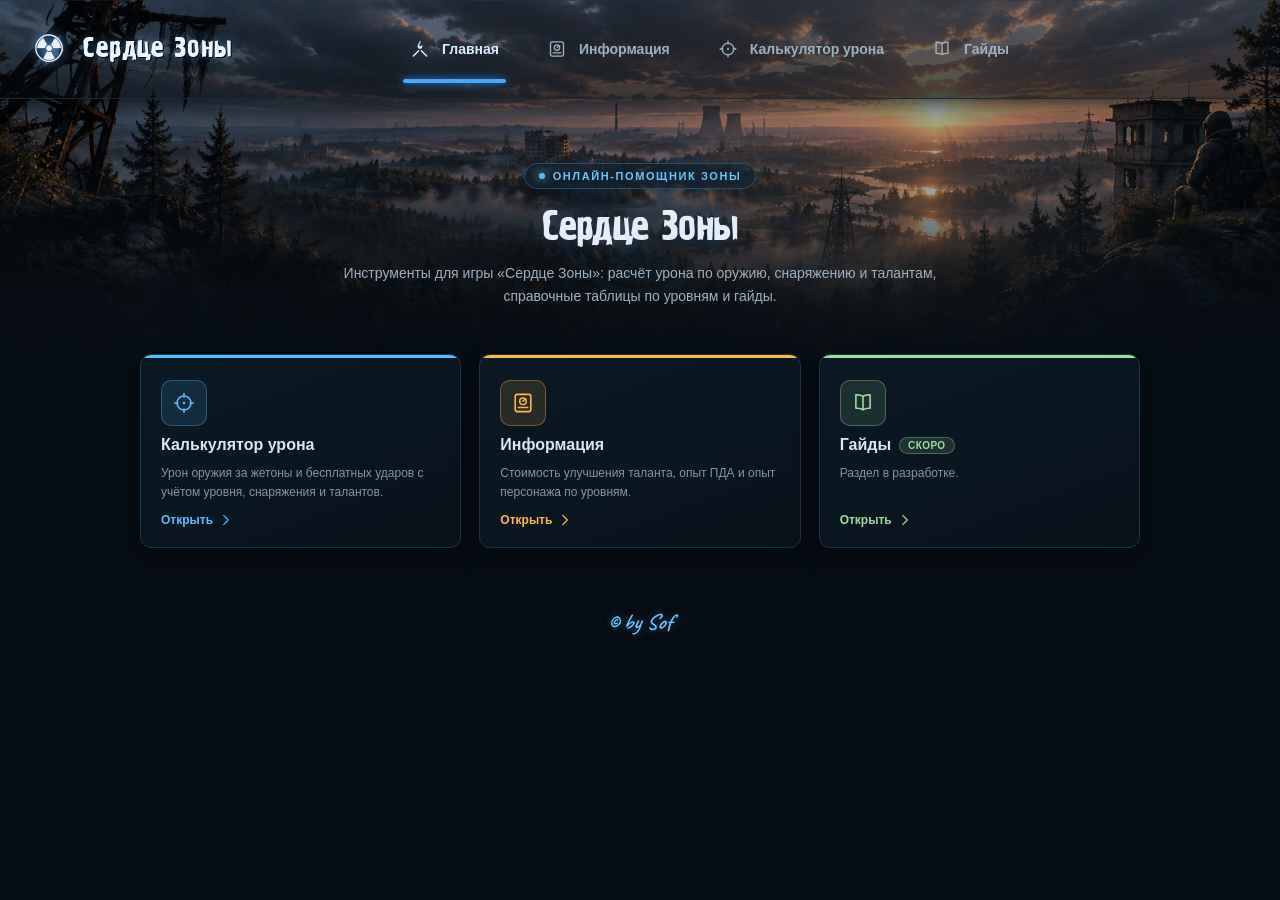
==== commit a895ef17: "Fix" ====
--- a/index.html
+++ b/index.html
@@ -16,6 +16,10 @@
 <meta property="og:locale" content="ru_RU">
 <meta name="twitter:card" content="summary_large_image">
 <link rel="icon" type="image/svg+xml" href="favicon.svg">
+<!-- Шрифт подписи автора внизу страницы (см. .site-footer в styles.css) -->
+<link rel="preconnect" href="https://fonts.googleapis.com">
+<link rel="preconnect" href="https://fonts.gstatic.com" crossorigin>
+<link href="https://fonts.googleapis.com/css2?family=Caveat:wght@600&display=swap" rel="stylesheet">
 <link rel="stylesheet" href="styles.css">
 </head>
 <body>
@@ -65,4 +69,8 @@
   </div>
 </main>
 
+<!-- Подпись автора — единственное место сайта, отмеченное личным именем, поэтому
+     оставляем её ненавязчивой и внизу каждой страницы, а не только на главной -->
+<footer class="site-footer"><span>© by Sof</span></footer>
+
 </body></html>
--- a/styles.css
+++ b/styles.css
@@ -1,11 +1,11 @@
 /* ===== Основа ===== */
 *{box-sizing:border-box}
 html,body{margin:0;min-height:100%;background:#060d13;color:#dce7f2;font-family:"Segoe UI",Arial,sans-serif;overflow-x:hidden}
-body{background:radial-gradient(circle at 75% 0%,rgba(49,73,91,.32),transparent 35%),linear-gradient(180deg,#07111a 0,#061019 55%,#050b10 100%);font-size:14px}
+body{background-color:#060d13;background-image:linear-gradient(180deg,rgba(6,13,19,0) 0%,rgba(6,13,19,.42) 42%,rgba(6,13,19,.9) 64%,#060d13 80%),radial-gradient(circle at 75% 0%,rgba(49,73,91,.32),transparent 35%),url("assets/bg-zone.jpg");background-position:0 0,0 0,center top;background-size:auto,auto,100% auto;background-repeat:no-repeat;font-size:14px}
 :where(button,input,a):focus-visible{outline:2px solid #54bfff;outline-offset:2px}
 
 /* ===== Шапка ===== */
-.site-header{height:99px;border-bottom:1px solid #172a39;background-image:url("assets/header.png");background-size:100% auto;background-position:center;background-repeat:no-repeat;background-color:#07111a;box-shadow:0 5px 24px #000b;position:relative;z-index:2}
+.site-header{height:99px;border-bottom:1px solid #172a39;background:linear-gradient(180deg,rgba(5,10,15,.22) 0%,rgba(5,10,15,.62) 100%);box-shadow:0 5px 24px #000b;position:relative;z-index:2}
 .header-inner{height:100%;display:flex;align-items:center;padding:0 28px;gap:50px}
 .logo{width:315px;display:flex;align-items:center;gap:12px;text-decoration:none;color:inherit}
 .rad-logo{width:42px;height:50px;display:grid;place-items:center;font-size:38px;color:#eaf3fc;filter:drop-shadow(0 0 6px #5aaeff);line-height:1}
@@ -65,8 +65,10 @@
 .select-all{display:flex;align-items:center;gap:8px;padding:0 4px;color:#a9baca;font-size:12px;cursor:pointer}
 .select-all input{accent-color:#54bfff;cursor:pointer}
 .select-all span{user-select:none}
-.side-btn{height:42px;border:1px solid #27567a;border-radius:7px;background:#091a28;color:#b7c9d8;font-size:14px;cursor:pointer}
-.side-btn:hover{background:#0d2435}
+/* Кнопки-«клавиши»: металлическая клавиша со скосом снизу, проседает при нажатии */
+.side-btn{height:42px;border:1px solid #2d5578;border-bottom:3px solid #143047;border-radius:6px;background:linear-gradient(180deg,#123049 0%,#0a1c2b 100%);color:#c3d4e2;font-size:13px;font-weight:700;letter-spacing:.3px;text-transform:uppercase;cursor:pointer;box-shadow:0 3px 0 #05121c,inset 0 1px 0 rgba(255,255,255,.08);transition:transform .08s ease,box-shadow .08s ease,border-bottom-width .08s ease}
+.side-btn:hover{background:linear-gradient(180deg,#173a5c 0%,#0d2536 100%)}
+.side-btn:active{transform:translateY(3px);border-bottom-width:0;box-shadow:inset 0 2px 6px #000a}
 
 /* ===== Результаты ===== */
 .result-title{display:flex;align-items:center;gap:14px;padding:4px 15px 13px}
@@ -142,7 +144,7 @@
 .home-eyebrow{position:relative;display:inline-flex;align-items:center;gap:8px;padding:6px 14px;border:1px solid #24506e;border-radius:20px;background:rgba(15,34,51,.65);color:#6fc3ff;font-size:11px;letter-spacing:1.6px;text-transform:uppercase;font-weight:700;margin-bottom:20px}
 .home-eyebrow i{width:6px;height:6px;flex:0 0 6px;border-radius:50%;background:#54bfff;box-shadow:0 0 8px #54bfff;animation:radarPulse 1.8s ease-in-out infinite}
 @keyframes radarPulse{0%,100%{opacity:.35;transform:scale(.75)}50%{opacity:1;transform:scale(1.2)}}
-.home-hero h1{margin:0 0 14px;font-size:42px;letter-spacing:-.6px;color:#e4eef8;text-shadow:0 0 22px rgba(90,174,255,.25)}
+.home-hero h1{margin:0 0 14px;font-family:"Graffiti1C","Segoe UI",Arial,sans-serif;font-weight:400;font-size:42px;letter-spacing:-.6px;color:#e4eef8;text-shadow:0 0 22px rgba(90,174,255,.25)}
 .home-hero p{margin:0 auto;max-width:620px;color:#9fb1c0;font-size:14px;line-height:1.65}
 .home-grid{display:grid;grid-template-columns:repeat(3,minmax(0,1fr));gap:18px}
 /* Акцентный цвет карточки задаётся инлайново (--accent/--accent-bg/--accent-border),
@@ -206,7 +208,7 @@
 .talent-modal.show{display:block}
 .talent-backdrop{position:absolute;inset:0;background:rgba(0,0,0,.68);backdrop-filter:blur(2px)}
 .talent-dialog{position:absolute;inset:2vh 2vw;display:flex;align-items:stretch;justify-content:center;overflow:hidden}
-.talent-game-window{width:100%;height:100%;min-width:0;border:1px solid rgba(72,78,84,.72);background:#0b0c0c;box-shadow:inset 0 0 0 1px rgba(0,0,0,.7),0 18px 45px rgba(0,0,0,.7);display:flex;flex-direction:column}
+.talent-game-window{position:relative;width:100%;height:100%;min-width:0;border:1px solid rgba(72,78,84,.72);background:#0b0c0c;box-shadow:inset 0 0 0 1px rgba(0,0,0,.7),0 18px 45px rgba(0,0,0,.7);display:flex;flex-direction:column;overflow:hidden}
 .talent-game-header{height:66px;flex:0 0 66px;padding:10px 20px;display:flex;align-items:center;justify-content:space-between;background:linear-gradient(180deg,#17191a,#0e1011);border-bottom:1px solid #34383b}
 .talent-game-header h2{margin:0;font:700 28px/1.1 "Rubik Dirt","Segoe UI",sans-serif;color:#f0f0ec}
 .talent-game-header p{margin:5px 0 0;color:#858b8f;font-size:12px}
@@ -220,8 +222,14 @@
 .talent-game-sidebar{flex:0 0 320px;width:320px;height:100%;padding:16px 14px;z-index:2;background-color:rgba(11,12,13,.72);border-right:1px solid rgba(72,78,84,.5);background-image:linear-gradient(rgba(72,78,84,.12) 1px,transparent 1px),linear-gradient(90deg,rgba(72,78,84,.12) 1px,transparent 1px);background-size:12px 12px;overflow:auto}
 .talent-side-title{display:flex;justify-content:space-between;align-items:center;font-family:"Rubik Dirt","Segoe UI",sans-serif;font-size:22px;margin-bottom:10px}
 .talent-side-title b{font:600 13px "Segoe UI";color:#aaa}
-.talent-progress{height:22px;background:#202326;border:1px solid #383c3e;position:relative;margin-bottom:14px}
-.talent-progress i{display:block;height:100%;background:repeating-linear-gradient(135deg,#8d6f2d 0 8px,#a68135 8px 16px);opacity:.9}
+/* Круговой аналоговый индикатор очков талантов (в духе приборной панели ПДА) */
+.talent-gauge{position:relative;width:118px;height:118px;margin:2px auto 16px}
+.talent-gauge-ticks{position:absolute;inset:-6px;border-radius:50%;background:repeating-conic-gradient(rgba(222,222,216,.55) 0deg 1.4deg,transparent 1.4deg 15deg);-webkit-mask-image:radial-gradient(farthest-side,transparent calc(100% - 6px),#000 calc(100% - 5px));mask-image:radial-gradient(farthest-side,transparent calc(100% - 6px),#000 calc(100% - 5px))}
+.talent-gauge::before{content:"";position:absolute;inset:0;border-radius:50%;background:conic-gradient(#f0ae58 calc(var(--pct)*3.6deg),rgba(255,255,255,.08) 0);box-shadow:0 0 0 1px #383c3e,inset 0 0 16px #000c,0 0 14px rgba(240,174,88,.16)}
+.talent-gauge::after{content:"";position:absolute;inset:13px;border-radius:50%;background:radial-gradient(circle at 35% 30%,#1a1c1d,#0c0d0d 72%);border:1px solid #35393b;box-shadow:inset 0 0 12px #000a}
+.talent-gauge-value{position:absolute;inset:0;z-index:1;display:flex;flex-direction:column;align-items:center;justify-content:center}
+.talent-gauge-value b{font:700 27px/1 "Rubik Dirt","Segoe UI",sans-serif;color:#f0ae58;text-shadow:0 0 10px rgba(240,174,88,.45)}
+.talent-gauge-value small{margin-top:4px;color:#7d8082;font-size:10px;letter-spacing:.5px}
 .talent-side-stats{display:flex;justify-content:center;gap:30px;margin-bottom:14px}
 .talent-side-stats>div{text-align:center}
 .talent-side-stats>div+div{border-left:1px solid #45484a;padding-left:30px}
@@ -240,7 +248,9 @@
 .talent-branch-description{display:flex;flex-direction:column;gap:3px;padding:12px 2px 14px;color:#777;font-size:12px}
 .talent-branch-description b{font-size:17px;color:#e1e1dd}
 .talent-side-hint{color:#777;font-size:11px;line-height:1.5;padding:10px 2px 0;border-top:1px solid #34383a;margin-top:10px}
-.talent-hide{width:100%;margin-top:14px;height:36px;border:1px solid #404447;background:#1b1d1e;color:#bfc2c3;cursor:pointer}
+.talent-hide{width:100%;margin-top:14px;height:36px;border:1px solid #4a4e50;border-bottom:3px solid #232526;border-radius:4px;background:linear-gradient(180deg,#26292a,#1b1d1e);color:#bfc2c3;cursor:pointer;box-shadow:0 3px 0 #0c0d0d;transition:transform .08s ease,box-shadow .08s ease,border-bottom-width .08s ease}
+.talent-hide:hover:not(:disabled){background:linear-gradient(180deg,#2e3132,#1f2122)}
+.talent-hide:active:not(:disabled){transform:translateY(3px);border-bottom-width:0;box-shadow:inset 0 2px 5px #000a}
 .talent-hide:disabled{opacity:.5;cursor:default}
 
 /* Описание таланта — отдельное окно по центру экрана */
@@ -315,6 +325,15 @@
 .tok-title{font-size:12px;color:#7c93a6;text-transform:uppercase;letter-spacing:.6px;margin-bottom:6px}
 .tok-note{color:#71889b;font-size:11px;line-height:1.5}
 
+/* ===== Подпись автора =====
+   Тот же рукописный шрифт (Caveat) и лёгкий наклон, что и в исходном
+   экспортируемом изображении (html_progress-tables.html, ctx.font =
+   "12px 'Caveat', cursive"), только перекрашено под акцентный синий
+   сайта вместо зелёного — чтобы подпись не выглядела чужеродной вставкой
+   среди остальной палитры интерфейса. */
+.site-footer{padding:16px 0 26px;text-align:center}
+.site-footer span{display:inline-block;font-family:"Caveat","Segoe UI",cursive;font-size:22px;font-weight:600;color:#6fc3ff;transform:skewX(-8deg);text-shadow:0 0 10px rgba(84,191,255,.35)}
+
 /* ===== Средние экраны ===== */
 @media(max-width:1050px){
   .header-inner{gap:15px}
@@ -333,7 +352,7 @@
 
 /* ===== Планшеты и телефоны ===== */
 @media(max-width:760px){
-  .site-header{height:auto;background-position:center top}
+  .site-header{height:auto}
   .header-inner{min-height:80px;flex-wrap:wrap;padding:10px 14px}
   .logo{width:auto}
   .main-nav{order:3;width:100%;height:44px;overflow:auto}
@@ -402,7 +421,8 @@
   .talent-side-title{font-size:16px;margin-bottom:6px}
   .talent-side-stats{gap:18px;margin-bottom:10px}
   .talent-side-stats b{font-size:18px}
-  .talent-progress{height:16px;margin-bottom:10px}
+  .talent-gauge{width:96px;height:96px;margin-bottom:12px}
+  .talent-gauge-value b{font-size:22px}
   .talent-branch-tabs button{height:34px;font-size:12px;padding:0 10px}
   .talent-branch-description{padding:8px 2px 10px}
   .talent-branch-description b{font-size:14px}
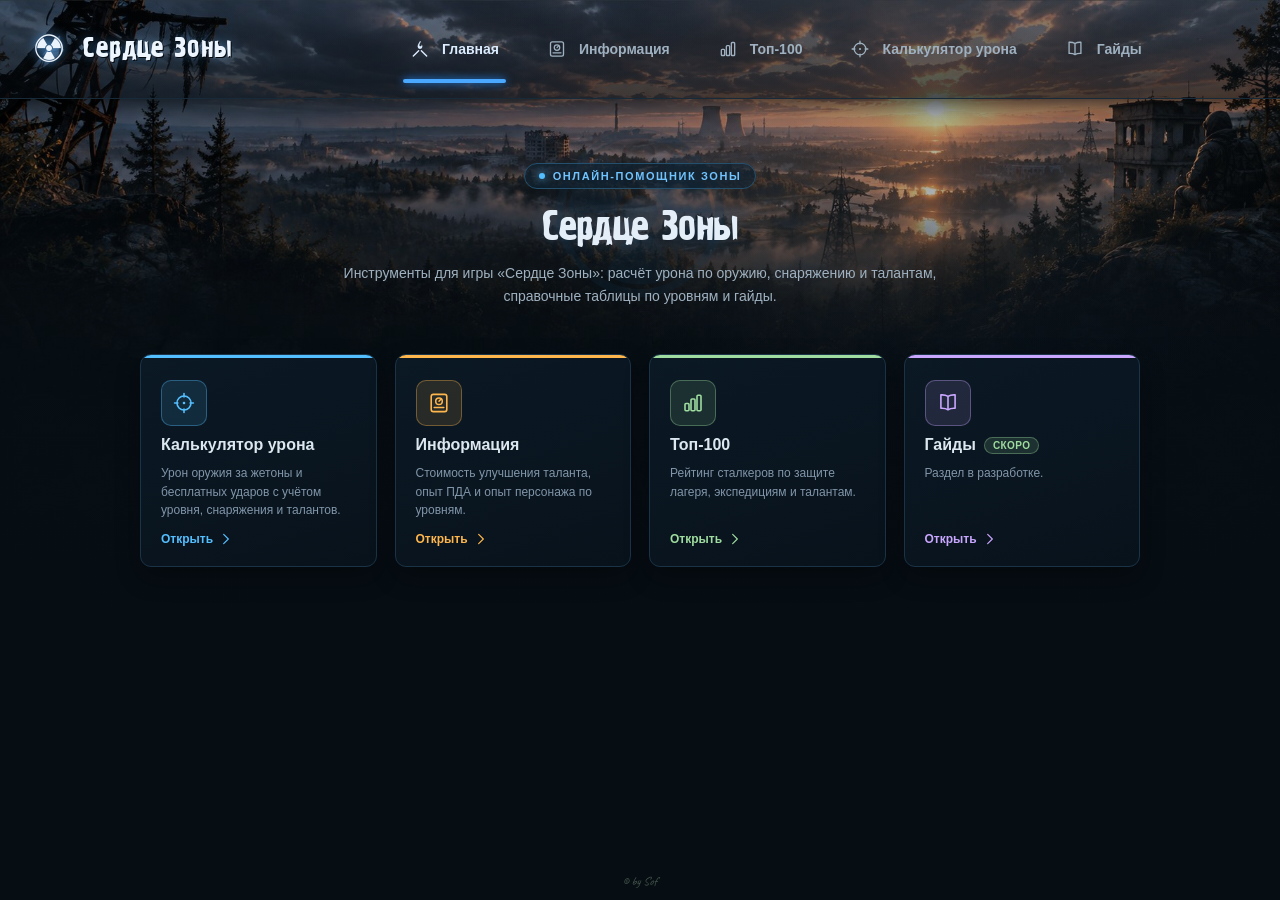
==== commit d19a51d9: "Fix" ====
--- a/index.html
+++ b/index.html
@@ -29,6 +29,7 @@
     <nav class="main-nav">
       <a class="active" href="index.html"><svg class="nav-icon" viewBox="0 0 24 24" fill="none" aria-hidden="true"><path d="M12 2.4c-.7 2.1-2.9 3.8-2.9 6.6a2.9 2.9 0 0 0 5.8 0c0-1.1-.5-1.7-.8-2.3.1 1.3-.6 2.1-1.4 2.1-1 0-1.6-.8-1.4-1.9.3-1.4 1.6-2.3 1.6-4.1-.3-.1-.6-.3-.9-.4Z" fill="currentColor"/><path d="M4 20.5 10.4 14M20 20.5 13.6 14" stroke="currentColor" stroke-width="1.7" stroke-linecap="round"/></svg>Главная</a>
       <a href="info.html"><svg class="nav-icon" viewBox="0 0 24 24" fill="none" aria-hidden="true"><rect x="4.2" y="3.4" width="15.6" height="17.2" rx="2.2" stroke="currentColor" stroke-width="1.6"/><circle cx="12" cy="10.3" r="3.3" stroke="currentColor" stroke-width="1.5"/><path d="M12 10.3 13.9 8.2" stroke="currentColor" stroke-width="1.5" stroke-linecap="round"/><path d="M7.2 16.6h9.6" stroke="currentColor" stroke-width="1.5" stroke-linecap="round"/></svg>Информация</a>
+      <a href="top100.html"><svg class="nav-icon" viewBox="0 0 24 24" fill="none" aria-hidden="true"><rect x="4" y="12.5" width="4" height="7.3" rx="1" stroke="currentColor" stroke-width="1.6"/><rect x="10" y="8" width="4" height="11.8" rx="1" stroke="currentColor" stroke-width="1.6"/><rect x="16" y="4.2" width="4" height="15.6" rx="1" stroke="currentColor" stroke-width="1.6"/></svg>Топ-100</a>
       <a href="calculator.html"><svg class="nav-icon" viewBox="0 0 24 24" fill="none" aria-hidden="true"><circle cx="12" cy="12" r="7" stroke="currentColor" stroke-width="1.6"/><path d="M12 2.6v3.3M12 18.1v3.3M2.6 12h3.3M18.1 12h3.3" stroke="currentColor" stroke-width="1.6" stroke-linecap="round"/><circle cx="12" cy="12" r="1.3" fill="currentColor"/></svg>Калькулятор урона</a>
       <a href="guides.html"><svg class="nav-icon" viewBox="0 0 24 24" fill="none" aria-hidden="true"><path d="M12 5.4c-1.9-1.2-4.5-1.7-7.1-1.5v13.4c2.6-.2 5.2.3 7.1 1.5 1.9-1.2 4.5-1.7 7.1-1.5V3.9c-2.6-.2-5.2.3-7.1 1.5Z" stroke="currentColor" stroke-width="1.6" stroke-linejoin="round"/><path d="M12 5.4v13.4" stroke="currentColor" stroke-width="1.6"/></svg>Гайды</a>
     </nav>
@@ -58,7 +59,15 @@
         <span class="home-card-cta">Открыть<svg viewBox="0 0 24 24" fill="none" aria-hidden="true"><path d="M8 4l8 8-8 8" stroke="currentColor" stroke-width="2" stroke-linecap="round" stroke-linejoin="round"/></svg></span>
       </div>
     </a>
-    <a class="home-card" href="guides.html" style="--accent:#9fdc9f;--accent-bg:rgba(159,220,159,.12);--accent-border:rgba(159,220,159,.35)">
+    <a class="home-card" href="top100.html" style="--accent:#9fdc9f;--accent-bg:rgba(159,220,159,.12);--accent-border:rgba(159,220,159,.35)">
+      <div class="home-card-body">
+        <div class="home-card-icon"><svg viewBox="0 0 24 24" fill="none" aria-hidden="true"><rect x="4" y="12.5" width="4" height="7.3" rx="1" stroke="currentColor" stroke-width="1.6"/><rect x="10" y="8" width="4" height="11.8" rx="1" stroke="currentColor" stroke-width="1.6"/><rect x="16" y="4.2" width="4" height="15.6" rx="1" stroke="currentColor" stroke-width="1.6"/></svg></div>
+        <b>Топ-100</b>
+        <small>Рейтинг сталкеров по защите лагеря, экспедициям и талантам.</small>
+        <span class="home-card-cta">Открыть<svg viewBox="0 0 24 24" fill="none" aria-hidden="true"><path d="M8 4l8 8-8 8" stroke="currentColor" stroke-width="2" stroke-linecap="round" stroke-linejoin="round"/></svg></span>
+      </div>
+    </a>
+    <a class="home-card" href="guides.html" style="--accent:#c9a6ff;--accent-bg:rgba(201,166,255,.12);--accent-border:rgba(201,166,255,.35)">
       <div class="home-card-body">
         <div class="home-card-icon"><svg viewBox="0 0 24 24" fill="none" aria-hidden="true"><path d="M12 5.4c-1.9-1.2-4.5-1.7-7.1-1.5v13.4c2.6-.2 5.2.3 7.1 1.5 1.9-1.2 4.5-1.7 7.1-1.5V3.9c-2.6-.2-5.2.3-7.1 1.5Z" stroke="currentColor" stroke-width="1.6" stroke-linejoin="round"/><path d="M12 5.4v13.4" stroke="currentColor" stroke-width="1.6"/></svg></div>
         <b>Гайды<span class="home-card-badge">Скоро</span></b>
--- a/styles.css
+++ b/styles.css
@@ -1,6 +1,6 @@
 /* ===== Основа ===== */
 *{box-sizing:border-box}
-html,body{margin:0;min-height:100%;background:#060d13;color:#dce7f2;font-family:"Segoe UI",Arial,sans-serif;overflow-x:hidden}
+html,body{margin:0;min-height:100%;background:#060d13;color:#dce7f2;font-family:"Segoe UI",Arial,sans-serif;overflow-x:hidden}body{min-height:100vh;display:flex;flex-direction:column}
 body{background-color:#060d13;background-image:linear-gradient(180deg,rgba(6,13,19,0) 0%,rgba(6,13,19,.42) 42%,rgba(6,13,19,.9) 64%,#060d13 80%),radial-gradient(circle at 75% 0%,rgba(49,73,91,.32),transparent 35%),url("assets/bg-zone.jpg");background-position:0 0,0 0,center top;background-size:auto,auto,100% auto;background-repeat:no-repeat;font-size:14px}
 :where(button,input,a):focus-visible{outline:2px solid #54bfff;outline-offset:2px}
 
@@ -138,7 +138,7 @@
    Раньше это была просто плашка с тремя ссылками. Добавили "датчик" сверху
    (пульсирующая точка, как индикатор ПДА), крупный вотермарк-радиацию за
    заголовком и статы, чтобы страница не выглядела заглушкой. */
-.home-content{max-width:1040px;margin:0 auto;padding:56px 20px 44px}
+.home-content{max-width:1040px;margin:0 auto;padding:56px 20px 44px;flex:1}
 .home-hero{position:relative;text-align:center;margin-bottom:42px;padding:8px 0 4px;isolation:isolate}
 .home-hero::before{content:"☢";position:absolute;top:-52px;left:50%;transform:translateX(-50%);font-size:230px;line-height:1;color:#123047;opacity:.22;pointer-events:none;z-index:-1}
 .home-eyebrow{position:relative;display:inline-flex;align-items:center;gap:8px;padding:6px 14px;border:1px solid #24506e;border-radius:20px;background:rgba(15,34,51,.65);color:#6fc3ff;font-size:11px;letter-spacing:1.6px;text-transform:uppercase;font-weight:700;margin-bottom:20px}
@@ -146,7 +146,7 @@
 @keyframes radarPulse{0%,100%{opacity:.35;transform:scale(.75)}50%{opacity:1;transform:scale(1.2)}}
 .home-hero h1{margin:0 0 14px;font-family:"Graffiti1C","Segoe UI",Arial,sans-serif;font-weight:400;font-size:42px;letter-spacing:-.6px;color:#e4eef8;text-shadow:0 0 22px rgba(90,174,255,.25)}
 .home-hero p{margin:0 auto;max-width:620px;color:#9fb1c0;font-size:14px;line-height:1.65}
-.home-grid{display:grid;grid-template-columns:repeat(3,minmax(0,1fr));gap:18px}
+.home-grid{display:grid;grid-template-columns:repeat(4,minmax(0,1fr));gap:18px}
 /* Акцентный цвет карточки задаётся инлайново (--accent/--accent-bg/--accent-border),
    чтобы не плодить по три модификатора класса на каждую карточку */
 .home-card{display:flex;flex-direction:column;border:1px solid #1a3346;border-radius:11px;background:linear-gradient(160deg,#0b1925,#08121b);overflow:hidden;color:inherit;text-decoration:none;position:relative;box-shadow:0 10px 24px #0005;transition:transform .18s,border-color .18s,box-shadow .18s}
@@ -163,7 +163,7 @@
 .home-card:hover .home-card-cta svg{transform:translateX(3px)}
 
 /* ===== Вкладка «Информация» ===== */
-.info-content{max-width:1400px;margin:0 auto;padding:15px 20px 24px}
+.info-content{max-width:1400px;margin:0 auto;padding:15px 20px 24px;flex:1}
 .info-lead{margin:0 2px 14px;color:#8196a9;font-size:12px;line-height:1.5}
 .placeholder-panel{padding:32px 16px;text-align:center;color:#8196a9;font-size:14px}
 .info-groups{display:grid;grid-template-columns:2.3fr 1fr 1fr;gap:16px;align-items:start}
@@ -196,6 +196,44 @@
 .info-milestone td:first-child{color:#ffb74d}
 .info-notes{margin:12px 0 0;padding-left:0;font-size:11.5px;line-height:1.7;list-style:none;text-align:center}
 .info-notes li{margin-bottom:2px;font-weight:600}
+
+/* ===== Вкладка «Топ-100» ===== */
+.top100-content{max-width:1180px;margin:0 auto;padding:15px 20px 24px;flex:1}
+.top100-panel{padding-bottom:16px}
+.top100-tabs{display:flex;flex-wrap:wrap;gap:8px;margin:2px 0 14px}
+.top100-tab{height:38px;padding:0 16px;border:1px solid #1f3d54;border-radius:20px;background:#0a1a27;color:#93a8ba;font:inherit;font-size:12.5px;font-weight:700;letter-spacing:.2px;cursor:pointer;transition:background .15s,border-color .15s,color .15s}
+.top100-tab:hover{background:#0e2334;color:#c3d4e2}
+.top100-tab.active{background:color-mix(in srgb,var(--accent,#54bfff) 16%,#0a1a27);border-color:var(--accent,#54bfff);color:#eef4fa;box-shadow:0 0 12px color-mix(in srgb,var(--accent,#54bfff) 35%,transparent)}
+.top100-scroll{max-height:min(72vh,900px);overflow-y:auto;border:1px solid #142b3b;border-radius:8px;scrollbar-width:thin;scrollbar-color:#31566f #08131d}
+.top100-table{table-layout:fixed}
+.top100-table thead th{position:sticky;top:0;z-index:1;background:#0b1720;box-shadow:0 1px 0 #23475f}
+.top100-table th:nth-child(1),.top100-table td:nth-child(1){width:64px;text-align:left}
+.top100-table th:nth-child(2),.top100-table td:nth-child(2){width:auto;text-align:left}
+.top100-table th:nth-child(3),.top100-table td:nth-child(3){width:70px}
+.top100-table th:nth-child(4),.top100-table td:nth-child(4){width:130px}
+.top100-rank{display:flex;align-items:center;gap:6px;white-space:nowrap}
+.top100-rank-num{font-variant-numeric:tabular-nums;color:#93a8ba}
+.top100-value{color:var(--accent,#54bfff);font-weight:700}
+.top100-nick{white-space:nowrap;overflow:hidden;text-overflow:ellipsis}
+
+/* Радиационные «медали» 1–3 места — в тон логотипа сайта (☢), а не исходные
+   картинки-медали из экспортированных таблиц */
+.top100-medal{display:inline-grid;place-items:center;width:19px;height:19px;flex:0 0 19px;border-radius:50%;font-size:11px;line-height:1;color:#0a1017}
+.top100-medal-1{background:radial-gradient(circle at 35% 30%,#ffe08a,#e8ae3d);box-shadow:0 0 8px rgba(232,174,61,.55)}
+.top100-medal-2{background:radial-gradient(circle at 35% 30%,#eef2f4,#a9bac6);box-shadow:0 0 8px rgba(169,186,198,.45)}
+.top100-medal-3{background:radial-gradient(circle at 35% 30%,#e3a878,#b3703f);box-shadow:0 0 8px rgba(179,112,63,.45)}
+.top100-podium td{background:rgba(255,183,77,.05)}
+.top100-podium-1 td{background:rgba(232,174,61,.1)}
+.top100-podium-2 td{background:rgba(169,186,198,.08)}
+.top100-podium-3 td{background:rgba(179,112,63,.08)}
+
+/* Строки сталкеров, покинувших отряд — тот же красный акцент, что и у
+   остальных «тревожных» значений на сайте (delta.down, crit-chip) */
+.top100-inactive td{color:#ff9498;font-style:italic}
+.top100-inactive .top100-rank-num{color:#ff9498}
+.top100-left-icon{width:13px;height:13px;flex:0 0 13px;color:#ff6b6f;vertical-align:-2px;margin-right:5px}
+.top100-footnote{display:flex;align-items:center;gap:6px}
+.top100-footnote .top100-left-icon{margin-right:0}
 
 /* ===== Уведомление ===== */
 .toast{position:fixed;left:50%;top:50%;transform:translate(-50%,-45%) scale(.96);min-width:320px;padding:26px 38px 28px;border:2px solid #566b76;border-radius:4px;background:linear-gradient(180deg,#18252a 0%,#0a1114 100%);color:#d9e1df;text-align:center;font-size:24px;font-weight:700;letter-spacing:1px;text-transform:uppercase;box-shadow:0 0 0 1px #080c0e,0 16px 55px #000c,inset 0 0 35px #0008;opacity:0;pointer-events:none;transition:opacity .18s ease,transform .18s ease;z-index:3000}
@@ -331,8 +369,8 @@
    "12px 'Caveat', cursive"), только перекрашено под акцентный синий
    сайта вместо зелёного — чтобы подпись не выглядела чужеродной вставкой
    среди остальной палитры интерфейса. */
-.site-footer{padding:16px 0 26px;text-align:center}
-.site-footer span{display:inline-block;font-family:"Caveat","Segoe UI",cursive;font-size:22px;font-weight:600;color:#6fc3ff;transform:skewX(-8deg);text-shadow:0 0 10px rgba(84,191,255,.35)}
+.site-footer{padding:8px 0 12px;text-align:center;flex:0 0 auto}
+.site-footer span{display:inline-block;font-family:"Caveat","Segoe UI",cursive;font-size:12px;font-weight:400;line-height:1;color:#789078;transform:skewX(-8deg);text-shadow:none;opacity:.55}
 
 /* ===== Средние экраны ===== */
 @media(max-width:1050px){
@@ -365,6 +403,10 @@
   .toast{min-width:0;width:calc(100% - 40px);padding:22px 24px 25px;font-size:20px}
   .toast::before{font-size:50px}
   .info-content{padding:10px}
+  .top100-content{padding:10px}
+  .top100-tab{height:34px;padding:0 12px;font-size:11.5px}
+  .top100-scroll{max-height:66vh}
+  .top100-table th,.top100-table td{padding:6px 6px}
   .home-content{padding:32px 16px 24px}
   .home-hero{margin-bottom:30px}
   .home-hero::before{font-size:140px;top:-30px}
@@ -428,4 +470,6 @@
   .talent-branch-description b{font-size:14px}
   .home-hero::before{font-size:110px;top:-20px}
   .home-hero h1{font-size:23px}
+  .top100-table th:nth-child(4),.top100-table td:nth-child(4){width:96px}
+  .top100-nick{font-size:11.5px}
 }
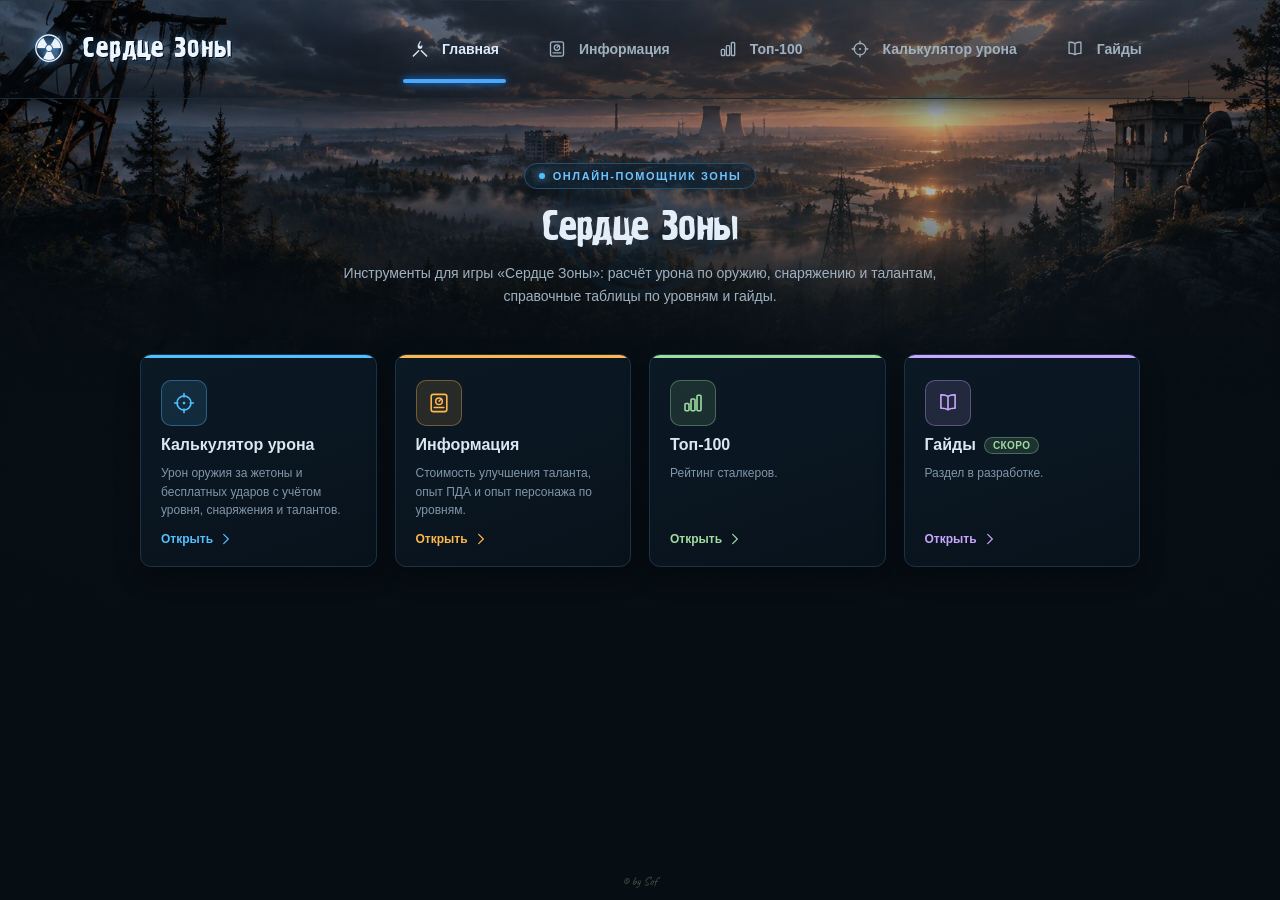
==== commit 57c3522b: "Update index.html" ====
--- a/index.html
+++ b/index.html
@@ -63,7 +63,7 @@
       <div class="home-card-body">
         <div class="home-card-icon"><svg viewBox="0 0 24 24" fill="none" aria-hidden="true"><rect x="4" y="12.5" width="4" height="7.3" rx="1" stroke="currentColor" stroke-width="1.6"/><rect x="10" y="8" width="4" height="11.8" rx="1" stroke="currentColor" stroke-width="1.6"/><rect x="16" y="4.2" width="4" height="15.6" rx="1" stroke="currentColor" stroke-width="1.6"/></svg></div>
         <b>Топ-100</b>
-        <small>Рейтинг сталкеров по защите лагеря, экспедициям и талантам.</small>
+        <small>Рейтинг сталкеров.</small>
         <span class="home-card-cta">Открыть<svg viewBox="0 0 24 24" fill="none" aria-hidden="true"><path d="M8 4l8 8-8 8" stroke="currentColor" stroke-width="2" stroke-linecap="round" stroke-linejoin="round"/></svg></span>
       </div>
     </a>
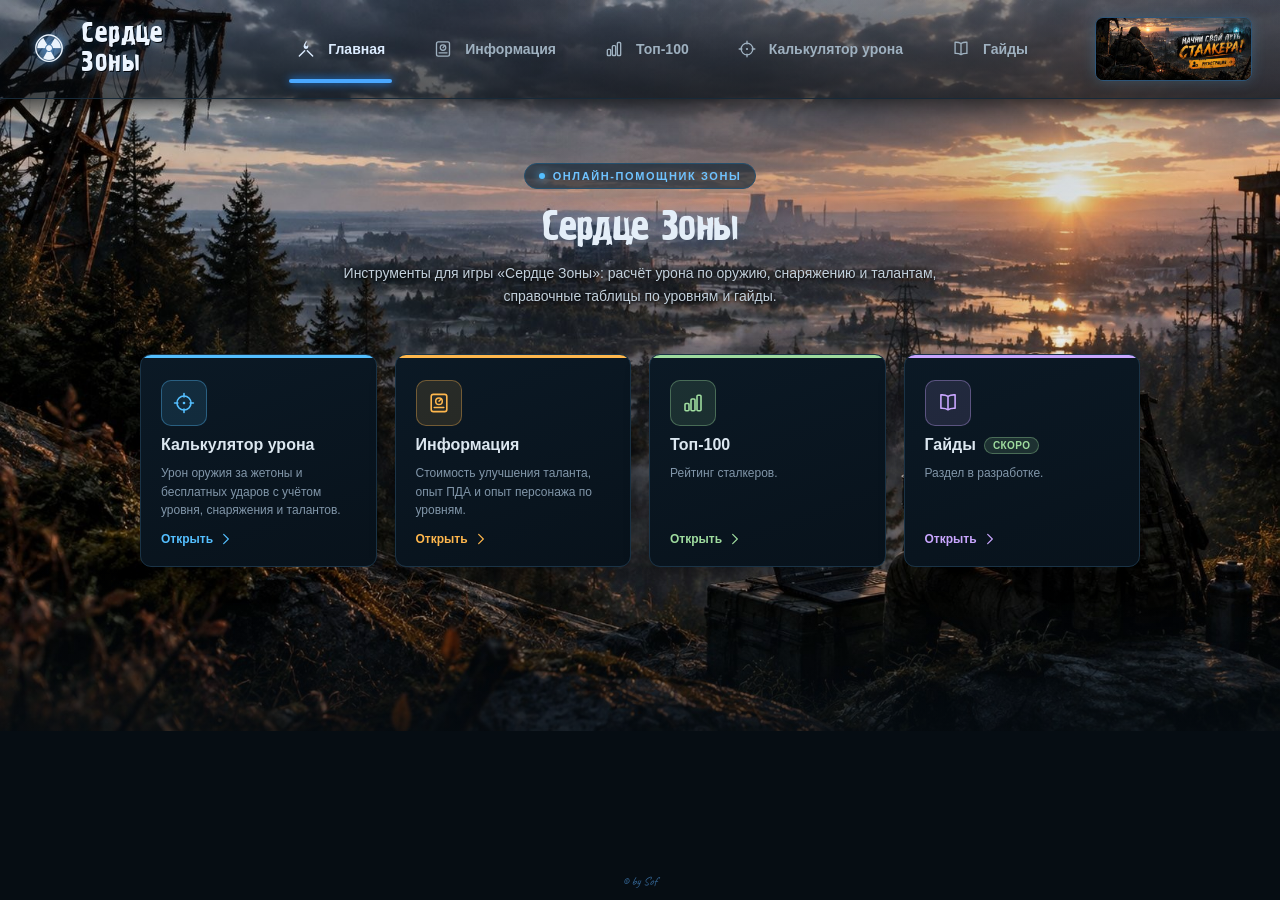
==== commit ed8483b7: "Fix" ====
--- a/index.html
+++ b/index.html
@@ -33,6 +33,7 @@
       <a href="calculator.html"><svg class="nav-icon" viewBox="0 0 24 24" fill="none" aria-hidden="true"><circle cx="12" cy="12" r="7" stroke="currentColor" stroke-width="1.6"/><path d="M12 2.6v3.3M12 18.1v3.3M2.6 12h3.3M18.1 12h3.3" stroke="currentColor" stroke-width="1.6" stroke-linecap="round"/><circle cx="12" cy="12" r="1.3" fill="currentColor"/></svg>Калькулятор урона</a>
       <a href="guides.html"><svg class="nav-icon" viewBox="0 0 24 24" fill="none" aria-hidden="true"><path d="M12 5.4c-1.9-1.2-4.5-1.7-7.1-1.5v13.4c2.6-.2 5.2.3 7.1 1.5 1.9-1.2 4.5-1.7 7.1-1.5V3.9c-2.6-.2-5.2.3-7.1 1.5Z" stroke="currentColor" stroke-width="1.6" stroke-linejoin="round"/><path d="M12 5.4v13.4" stroke="currentColor" stroke-width="1.6"/></svg>Гайды</a>
     </nav>
+    <a class="header-promo" href="https://vk.com/app54612839#ref_user_id=672" target="_blank" rel="noopener" aria-label="Регистрация — начни свой путь сталкера"><img src="assets/promo-banner.jpg" alt="Начни свой путь сталкера — регистрация" width="480" height="192" loading="eager"></a>
   </div>
 </header>
 
--- a/styles.css
+++ b/styles.css
@@ -1,7 +1,12 @@
 /* ===== Основа ===== */
 *{box-sizing:border-box}
 html,body{margin:0;min-height:100%;background:#060d13;color:#dce7f2;font-family:"Segoe UI",Arial,sans-serif;overflow-x:hidden}body{min-height:100vh;display:flex;flex-direction:column}
-body{background-color:#060d13;background-image:linear-gradient(180deg,rgba(6,13,19,0) 0%,rgba(6,13,19,.42) 42%,rgba(6,13,19,.9) 64%,#060d13 80%),radial-gradient(circle at 75% 0%,rgba(49,73,91,.32),transparent 35%),url("assets/bg-zone.jpg");background-position:0 0,0 0,center top;background-size:auto,auto,100% auto;background-repeat:no-repeat;font-size:14px}
+/* Затемнение раньше считалось в процентах от всей высоты body: на коротких
+   страницах (например «Гайды») оно начиналось почти сразу и заливало тёмным
+   весь экран. Теперь полоса затемнения — фиксированной высоты и всегда
+   прижата к самому низу страницы, где стоит подпись автора, независимо от
+   того, короткая страница или длинная (с большими таблицами/деревом талантов). */
+body{background-color:#060d13;background-image:linear-gradient(180deg,rgba(6,13,19,0) 0,rgba(6,13,19,0) calc(100% - 340px),rgba(6,13,19,.3) calc(100% - 220px),rgba(6,13,19,.78) calc(100% - 110px),#060d13 100%),radial-gradient(circle at 75% 0%,rgba(49,73,91,.32),transparent 35%),url("assets/bg-zone.jpg");background-position:0 0,0 0,center top;background-size:auto,auto,100% auto;background-repeat:no-repeat;font-size:14px}
 :where(button,input,a):focus-visible{outline:2px solid #54bfff;outline-offset:2px}
 
 /* ===== Шапка ===== */
@@ -20,6 +25,13 @@
 .main-nav a.active{color:#dcecff}
 .main-nav a.active:after{content:"";position:absolute;bottom:15px;left:10px;right:10px;height:4px;border-radius:4px;background:#4aa8ff;box-shadow:0 0 8px #238cff}
 
+/* Рекламный баннер в шапке: ссылка-картинка, прижатая к правому краю за счёт
+   margin-left:auto — остаётся последним элементом в потоке header-inner,
+   поэтому не требует отдельной обёртки или изменения flex-раскладки шапки. */
+.header-promo{margin-left:auto;flex:0 0 auto;display:block;height:64px;line-height:0;border:1px solid #2d5578;border-radius:8px;overflow:hidden;box-shadow:0 0 14px rgba(84,191,255,.22);transition:transform .15s ease,box-shadow .15s ease,border-color .15s ease}
+.header-promo:hover{transform:translateY(-1px);box-shadow:0 0 20px rgba(84,191,255,.4);border-color:#4aa8ff}
+.header-promo img{display:block;height:100%;width:auto}
+
 /* ===== Вкладки сайта =====
    Каждый раздел (Калькулятор, Информация) — это .view; активен тот,
    у которого нет атрибута hidden. Переключение — в app.js (switchView). */
@@ -58,8 +70,9 @@
 .option{display:flex;align-items:center;gap:9px;min-height:22px;color:#a9baca;font-size:12px;cursor:pointer}
 .option input{appearance:none;width:15px;height:15px;border:1px solid #617487;border-radius:2px;background:#06111a;margin:0}
 .option input:checked{background:#3d9fff;border-color:#52aaff;box-shadow:inset 0 0 0 3px #07131d}
-.gear-info-btn{margin-left:auto;width:22px;height:22px;flex:0 0 22px;border:1px solid #21445c;border-radius:50%;background:#0d2231;color:#9db2c4;font-size:12px;font-style:normal;line-height:1;display:grid;place-items:center;cursor:pointer;padding:0}
-.gear-info-btn:hover{background:#10293a;color:#cfe0ec;border-color:#2e6384}
+.gear-info-btn{margin-left:auto;width:24px;height:24px;flex:0 0 24px;border:1px solid #6cc8ff;border-radius:50%;background:linear-gradient(180deg,#2196f3,#0d5aa7);color:#f2f9ff;font-size:12px;font-weight:700;font-style:normal;line-height:1;display:grid;place-items:center;cursor:pointer;padding:0;box-shadow:0 0 10px rgba(84,191,255,.4),inset 0 1px 0 rgba(255,255,255,.18);transition:transform .12s ease,box-shadow .12s ease,background .12s ease}
+.gear-info-btn:hover{background:linear-gradient(180deg,#2ea3ff,#116ac2);box-shadow:0 0 16px rgba(84,191,255,.55),inset 0 1px 0 rgba(255,255,255,.22);transform:translateY(-1px)}
+.gear-info-btn:active{transform:translateY(0);box-shadow:0 0 8px rgba(84,191,255,.3),inset 0 1px 0 rgba(255,255,255,.12)}
 
 .side-actions{padding:10px 14px 14px;display:grid;gap:10px}
 .select-all{display:flex;align-items:center;gap:8px;padding:0 4px;color:#a9baca;font-size:12px;cursor:pointer}
@@ -130,7 +143,6 @@
 /* Дополнительные характеристики — на всю ширину панели */
 .extra-grid{display:grid;grid-template-columns:repeat(auto-fit,minmax(200px,1fr));gap:12px}
 .extra-grid>div{position:relative;min-height:74px;border:1px solid #193246;border-radius:8px;background:#091621;display:flex;flex-direction:column;align-items:center;justify-content:center;gap:3px;padding:10px;text-align:center}
-.extra-grid>div>span{font-size:20px;line-height:1;color:#cddce8}
 .extra-grid small{color:#8196a9;font-size:12px;line-height:1.2}
 .extra-grid strong{font-size:20px;color:#edf5fc;font-variant-numeric:tabular-nums}
 
@@ -140,12 +152,11 @@
    заголовком и статы, чтобы страница не выглядела заглушкой. */
 .home-content{max-width:1040px;margin:0 auto;padding:56px 20px 44px;flex:1}
 .home-hero{position:relative;text-align:center;margin-bottom:42px;padding:8px 0 4px;isolation:isolate}
-.home-hero::before{content:"☢";position:absolute;top:-52px;left:50%;transform:translateX(-50%);font-size:230px;line-height:1;color:#123047;opacity:.22;pointer-events:none;z-index:-1}
 .home-eyebrow{position:relative;display:inline-flex;align-items:center;gap:8px;padding:6px 14px;border:1px solid #24506e;border-radius:20px;background:rgba(15,34,51,.65);color:#6fc3ff;font-size:11px;letter-spacing:1.6px;text-transform:uppercase;font-weight:700;margin-bottom:20px}
 .home-eyebrow i{width:6px;height:6px;flex:0 0 6px;border-radius:50%;background:#54bfff;box-shadow:0 0 8px #54bfff;animation:radarPulse 1.8s ease-in-out infinite}
 @keyframes radarPulse{0%,100%{opacity:.35;transform:scale(.75)}50%{opacity:1;transform:scale(1.2)}}
 .home-hero h1{margin:0 0 14px;font-family:"Graffiti1C","Segoe UI",Arial,sans-serif;font-weight:400;font-size:42px;letter-spacing:-.6px;color:#e4eef8;text-shadow:0 0 22px rgba(90,174,255,.25)}
-.home-hero p{margin:0 auto;max-width:620px;color:#9fb1c0;font-size:14px;line-height:1.65}
+.home-hero p{margin:0 auto;max-width:620px;color:#c3d1dd;font-size:14px;line-height:1.65;text-shadow:0 2px 10px rgba(0,0,0,.85),0 1px 3px rgba(0,0,0,.9)}
 .home-grid{display:grid;grid-template-columns:repeat(4,minmax(0,1fr));gap:18px}
 /* Акцентный цвет карточки задаётся инлайново (--accent/--accent-bg/--accent-border),
    чтобы не плодить по три модификатора класса на каждую карточку */
@@ -200,6 +211,7 @@
 /* ===== Вкладка «Топ-100» ===== */
 .top100-content{max-width:1180px;margin:0 auto;padding:15px 20px 24px;flex:1}
 .top100-panel{padding-bottom:16px}
+.top100-update-note{margin-top:-8px}
 .top100-tabs{display:flex;flex-wrap:wrap;gap:8px;margin:2px 0 14px}
 .top100-tab{height:38px;padding:0 16px;border:1px solid #1f3d54;border-radius:20px;background:#0a1a27;color:#93a8ba;font:inherit;font-size:12.5px;font-weight:700;letter-spacing:.2px;cursor:pointer;transition:background .15s,border-color .15s,color .15s}
 .top100-tab:hover{background:#0e2334;color:#c3d4e2}
@@ -231,9 +243,7 @@
    остальных «тревожных» значений на сайте (delta.down, crit-chip) */
 .top100-inactive td{color:#ff9498;font-style:italic}
 .top100-inactive .top100-rank-num{color:#ff9498}
-.top100-left-icon{width:13px;height:13px;flex:0 0 13px;color:#ff6b6f;vertical-align:-2px;margin-right:5px}
 .top100-footnote{display:flex;align-items:center;gap:6px}
-.top100-footnote .top100-left-icon{margin-right:0}
 
 /* ===== Уведомление ===== */
 .toast{position:fixed;left:50%;top:50%;transform:translate(-50%,-45%) scale(.96);min-width:320px;padding:26px 38px 28px;border:2px solid #566b76;border-radius:4px;background:linear-gradient(180deg,#18252a 0%,#0a1114 100%);color:#d9e1df;text-align:center;font-size:24px;font-weight:700;letter-spacing:1px;text-transform:uppercase;box-shadow:0 0 0 1px #080c0e,0 16px 55px #000c,inset 0 0 35px #0008;opacity:0;pointer-events:none;transition:opacity .18s ease,transform .18s ease;z-index:3000}
@@ -355,8 +365,9 @@
 .gear-info-total{border-color:#2e6384;background:linear-gradient(135deg,#0d2231,#0a1a27);box-shadow:0 0 14px rgba(84,191,255,.12)}
 .gear-info-total>b{color:#73c8ff}
 
-.tokens-btn{margin-left:auto;height:28px;padding:0 12px;border:1px solid #21445c;border-radius:6px;background:linear-gradient(180deg,#0d2231,#091722);color:#cfe0ec;font:inherit;font-size:12px;cursor:pointer;white-space:nowrap}
-.tokens-btn:hover{background:#10293a;border-color:#2e6384}
+.tokens-btn{margin-left:auto;height:32px;padding:0 16px;border:1px solid #6cc8ff;border-radius:20px;background:linear-gradient(180deg,#2196f3,#0d5aa7);color:#f2f9ff;font:inherit;font-size:12.5px;font-weight:700;letter-spacing:.2px;cursor:pointer;white-space:nowrap;box-shadow:0 0 14px rgba(84,191,255,.4),inset 0 1px 0 rgba(255,255,255,.18);transition:transform .12s ease,box-shadow .12s ease,background .12s ease}
+.tokens-btn:hover{background:linear-gradient(180deg,#2ea3ff,#116ac2);box-shadow:0 0 20px rgba(84,191,255,.55),inset 0 1px 0 rgba(255,255,255,.22);transform:translateY(-1px)}
+.tokens-btn:active{transform:translateY(0);box-shadow:0 0 10px rgba(84,191,255,.3),inset 0 1px 0 rgba(255,255,255,.12)}
 .tok-grid{display:grid;grid-template-columns:1fr 1fr;gap:16px}
 .tok-col{border:1px solid #1a3346;border-radius:8px;background:linear-gradient(135deg,#0b1925,#09141e);padding:12px}
 .tok-field{justify-content:space-between;margin-bottom:12px}
@@ -366,17 +377,18 @@
 /* ===== Подпись автора =====
    Тот же рукописный шрифт (Caveat) и лёгкий наклон, что и в исходном
    экспортируемом изображении (html_progress-tables.html, ctx.font =
-   "12px 'Caveat', cursive"), только перекрашено под акцентный синий
-   сайта вместо зелёного — чтобы подпись не выглядела чужеродной вставкой
-   среди остальной палитры интерфейса. */
+   "12px 'Caveat', cursive"), перекрашено под голубой акцент сайта
+   (тот же оттенок, что у логотипа и активных пунктов навигации), чтобы
+   подпись не выглядела чужеродной вставкой среди остальной палитры. */
 .site-footer{padding:8px 0 12px;text-align:center;flex:0 0 auto}
-.site-footer span{display:inline-block;font-family:"Caveat","Segoe UI",cursive;font-size:12px;font-weight:400;line-height:1;color:#789078;transform:skewX(-8deg);text-shadow:none;opacity:.55}
+.site-footer span{display:inline-block;font-family:"Caveat","Segoe UI",cursive;font-size:12px;font-weight:400;line-height:1;color:#5aaeff;transform:skewX(-8deg);text-shadow:none;opacity:.55}
 
 /* ===== Средние экраны ===== */
 @media(max-width:1050px){
   .header-inner{gap:15px}
   .main-nav{gap:0}
   .main-nav a{padding:0 9px}
+  .header-promo{height:56px}
   .page{grid-template-columns:300px 1fr}
   .info-groups{grid-template-columns:1fr}
   .home-grid{grid-template-columns:1fr 1fr}
@@ -396,6 +408,9 @@
   .main-nav{order:3;width:100%;height:44px;overflow:auto}
   .main-nav a{font-size:12px}
   .main-nav a.active:after{bottom:5px;height:3px}
+  /* На узкой шапке баннер держим на первой строке рядом с логотипом,
+     а меню переносится на вторую строку целиком (order:3 выше) */
+  .header-promo{order:2;height:44px}
   .page{display:block}
   .sidebar{margin-bottom:8px}
   .content{padding:8px}
@@ -409,7 +424,6 @@
   .top100-table th,.top100-table td{padding:6px 6px}
   .home-content{padding:32px 16px 24px}
   .home-hero{margin-bottom:30px}
-  .home-hero::before{font-size:140px;top:-30px}
   .home-eyebrow{font-size:10px;padding:5px 11px}
   .home-hero h1{font-size:26px}
   .home-card-body{padding:18px 16px 16px}
@@ -429,7 +443,7 @@
   .tok-field input{width:120px}
   .data-table{font-size:12px}
   .data-table th,.data-table td{padding:6px 4px}
-  .tokens-btn{font-size:11px;padding:0 9px}
+  .tokens-btn{font-size:11px;padding:0 12px;height:30px}
   .info-subcols{grid-template-columns:1fr}
 }
 @media(max-width:430px){
@@ -439,6 +453,7 @@
   .logo-title{font-size:19px;letter-spacing:.3px}
   .main-nav a{padding:0 8px;font-size:11px;gap:6px}
   .main-nav a .nav-icon{width:17px;height:17px;flex:0 0 17px}
+  .header-promo{height:34px}
   .result-title{padding:4px 8px 10px;gap:8px}
   .result-title h1{font-size:21px}
   .target-icon{font-size:27px}
@@ -468,7 +483,6 @@
   .talent-branch-tabs button{height:34px;font-size:12px;padding:0 10px}
   .talent-branch-description{padding:8px 2px 10px}
   .talent-branch-description b{font-size:14px}
-  .home-hero::before{font-size:110px;top:-20px}
   .home-hero h1{font-size:23px}
   .top100-table th:nth-child(4),.top100-table td:nth-child(4){width:96px}
   .top100-nick{font-size:11.5px}
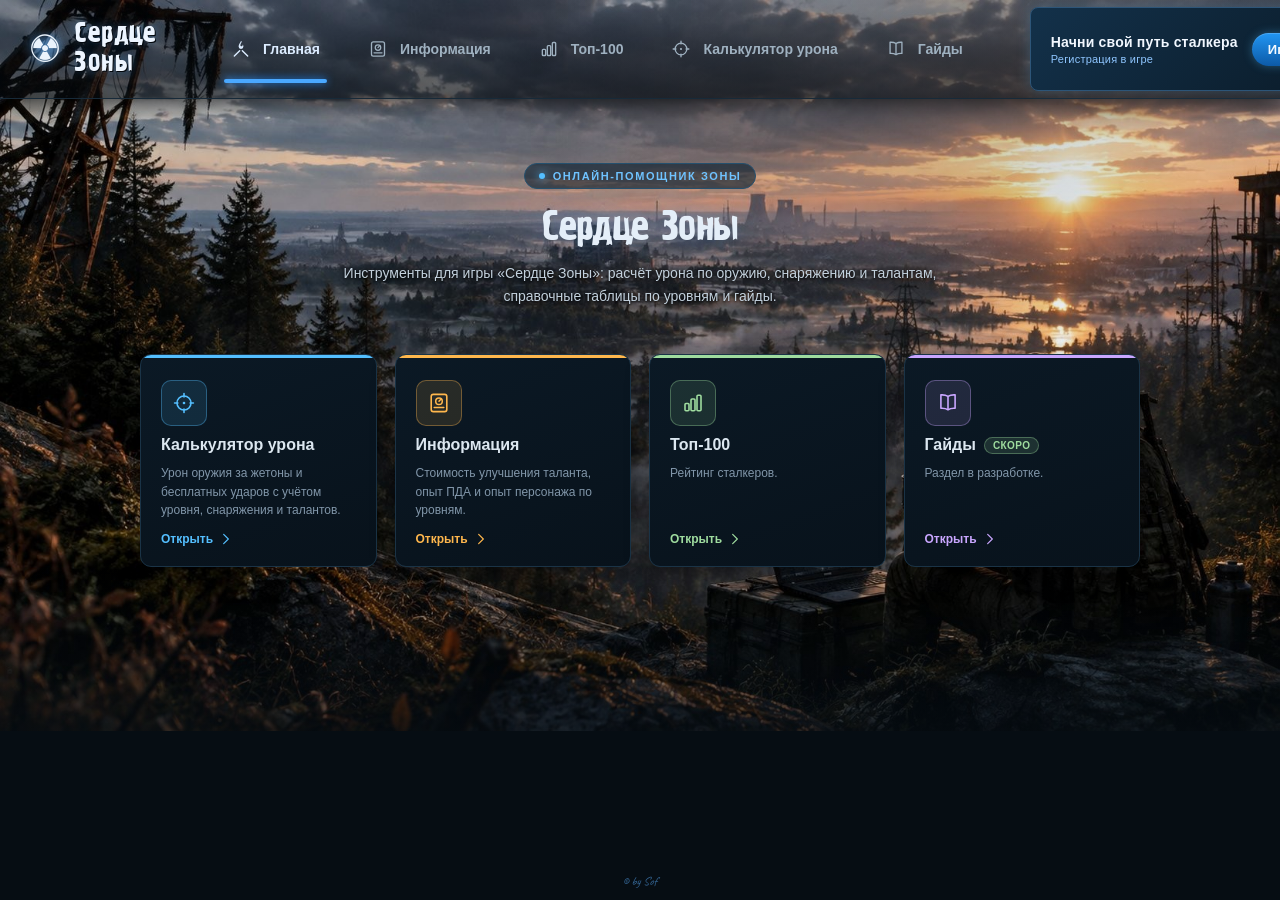
==== commit 455f3f62: "Fix" ====
--- a/index.html
+++ b/index.html
@@ -33,7 +33,11 @@
       <a href="calculator.html"><svg class="nav-icon" viewBox="0 0 24 24" fill="none" aria-hidden="true"><circle cx="12" cy="12" r="7" stroke="currentColor" stroke-width="1.6"/><path d="M12 2.6v3.3M12 18.1v3.3M2.6 12h3.3M18.1 12h3.3" stroke="currentColor" stroke-width="1.6" stroke-linecap="round"/><circle cx="12" cy="12" r="1.3" fill="currentColor"/></svg>Калькулятор урона</a>
       <a href="guides.html"><svg class="nav-icon" viewBox="0 0 24 24" fill="none" aria-hidden="true"><path d="M12 5.4c-1.9-1.2-4.5-1.7-7.1-1.5v13.4c2.6-.2 5.2.3 7.1 1.5 1.9-1.2 4.5-1.7 7.1-1.5V3.9c-2.6-.2-5.2.3-7.1 1.5Z" stroke="currentColor" stroke-width="1.6" stroke-linejoin="round"/><path d="M12 5.4v13.4" stroke="currentColor" stroke-width="1.6"/></svg>Гайды</a>
     </nav>
-    <a class="header-promo" href="https://vk.com/app54612839#ref_user_id=672" target="_blank" rel="noopener" aria-label="Регистрация — начни свой путь сталкера"><img src="assets/promo-banner.jpg" alt="Начни свой путь сталкера — регистрация" width="480" height="192" loading="eager"></a>
+    <a class="header-promo" href="https://vk.com/app54612839#ref_user_id=672" target="_blank" rel="noopener" aria-label="Регистрация — начни свой путь сталкера">
+      <span class="header-promo-glow" aria-hidden="true"></span>
+      <span class="header-promo-copy"><b>Начни свой путь сталкера</b><small>Регистрация в игре</small></span>
+      <span class="header-promo-cta">Играть<svg class="header-promo-arrow" viewBox="0 0 24 24" fill="none" aria-hidden="true"><path d="M8 4l8 8-8 8" stroke="currentColor" stroke-width="2" stroke-linecap="round" stroke-linejoin="round"/></svg></span>
+    </a>
   </div>
 </header>
 
--- a/styles.css
+++ b/styles.css
@@ -25,12 +25,25 @@
 .main-nav a.active{color:#dcecff}
 .main-nav a.active:after{content:"";position:absolute;bottom:15px;left:10px;right:10px;height:4px;border-radius:4px;background:#4aa8ff;box-shadow:0 0 8px #238cff}
 
-/* Рекламный баннер в шапке: ссылка-картинка, прижатая к правому краю за счёт
-   margin-left:auto — остаётся последним элементом в потоке header-inner,
-   поэтому не требует отдельной обёртки или изменения flex-раскладки шапки. */
-.header-promo{margin-left:auto;flex:0 0 auto;display:block;height:64px;line-height:0;border:1px solid #2d5578;border-radius:8px;overflow:hidden;box-shadow:0 0 14px rgba(84,191,255,.22);transition:transform .15s ease,box-shadow .15s ease,border-color .15s ease}
+/* Рекламный баннер в шапке. Раньше это была просто картинка (assets/promo-banner.jpg)
+   с текстом, впечённым в растр, — при сжатии в JPEG и уменьшении под высоту
+   шапки текст на ней превращался в кашу. Теперь текст живой (реальные <span>),
+   поэтому он чёткий на любом экране и масштабе, а фон и обводку рисует CSS
+   в духе остальных плашек сайта (ср. .side-btn, .tokens-btn). margin-left:auto
+   по-прежнему держит баннер прижатым к правому краю шапки, отдельная обёртка
+   для этого не нужна. */
+.header-promo{margin-left:auto;flex:0 0 auto;position:relative;display:flex;align-items:center;gap:14px;height:84px;padding:0 20px;border:1px solid #2d5578;border-radius:8px;background:linear-gradient(135deg,#13314a,#0a1a27);overflow:hidden;text-decoration:none;box-shadow:0 0 14px rgba(84,191,255,.22);transition:transform .15s ease,box-shadow .15s ease,border-color .15s ease}
 .header-promo:hover{transform:translateY(-1px);box-shadow:0 0 20px rgba(84,191,255,.4);border-color:#4aa8ff}
-.header-promo img{display:block;height:100%;width:auto}
+.header-promo:hover .header-promo-glow{opacity:1}
+/* Мягкое радиальное свечение поверх подложки — тот же приём, что и glow у
+   логотипа/иконок сайта, только выключен по умолчанию и включается на hover,
+   чтобы в состоянии покоя текст читался на ровном фоне без бликов под ним. */
+.header-promo-glow{position:absolute;inset:-60% -10%;background:radial-gradient(circle,rgba(84,191,255,.22),transparent 65%);opacity:0;transition:opacity .15s ease;pointer-events:none}
+.header-promo-copy{position:relative;display:flex;flex-direction:column;gap:3px;white-space:nowrap}
+.header-promo-copy b{font-size:14px;font-weight:700;color:#f2f8ff;letter-spacing:.2px}
+.header-promo-copy small{font-size:11px;color:#8fc6ff;letter-spacing:.2px}
+.header-promo-cta{position:relative;display:inline-flex;align-items:center;gap:6px;flex:0 0 auto;padding:9px 16px;border-radius:20px;background:linear-gradient(180deg,#2196f3,#0d5aa7);color:#f2f9ff;font-size:13px;font-weight:700;letter-spacing:.2px;white-space:nowrap;box-shadow:0 0 10px rgba(84,191,255,.35),inset 0 1px 0 rgba(255,255,255,.18)}
+.header-promo-arrow{width:13px;height:13px;flex:0 0 13px}
 
 /* ===== Вкладки сайта =====
    Каждый раздел (Калькулятор, Информация) — это .view; активен тот,
@@ -388,7 +401,8 @@
   .header-inner{gap:15px}
   .main-nav{gap:0}
   .main-nav a{padding:0 9px}
-  .header-promo{height:56px}
+  .header-promo{height:72px;padding:0 16px;gap:10px}
+  .header-promo-cta{padding:8px 13px}
   .page{grid-template-columns:300px 1fr}
   .info-groups{grid-template-columns:1fr}
   .home-grid{grid-template-columns:1fr 1fr}
@@ -403,14 +417,18 @@
 /* ===== Планшеты и телефоны ===== */
 @media(max-width:760px){
   .site-header{height:auto}
-  .header-inner{min-height:80px;flex-wrap:wrap;padding:10px 14px}
+  .header-inner{min-height:88px;flex-wrap:wrap;padding:10px 14px}
   .logo{width:auto}
   .main-nav{order:3;width:100%;height:44px;overflow:auto}
   .main-nav a{font-size:12px}
   .main-nav a.active:after{bottom:5px;height:3px}
   /* На узкой шапке баннер держим на первой строке рядом с логотипом,
-     а меню переносится на вторую строку целиком (order:3 выше) */
-  .header-promo{order:2;height:44px}
+     а меню переносится на вторую строку целиком (order:3 выше). Подзаголовок
+     («Регистрация в игре») на такой ширине убираем — на первый план выходит
+     заголовок и кнопка, этого достаточно, чтобы баннер оставался читаемым. */
+  .header-promo{order:2;height:56px;padding:0 12px;gap:8px}
+  .header-promo-copy small{display:none}
+  .header-promo-cta{padding:6px 11px;font-size:12px}
   .page{display:block}
   .sidebar{margin-bottom:8px}
   .content{padding:8px}
@@ -453,7 +471,10 @@
   .logo-title{font-size:19px;letter-spacing:.3px}
   .main-nav a{padding:0 8px;font-size:11px;gap:6px}
   .main-nav a .nav-icon{width:17px;height:17px;flex:0 0 17px}
-  .header-promo{height:34px}
+  .header-promo{height:44px;padding:0 10px;gap:6px;border-radius:6px}
+  .header-promo-copy b{font-size:11px}
+  .header-promo-cta{padding:5px 9px;font-size:11px;gap:4px}
+  .header-promo-arrow{width:11px;height:11px;flex:0 0 11px}
   .result-title{padding:4px 8px 10px;gap:8px}
   .result-title h1{font-size:21px}
   .target-icon{font-size:27px}
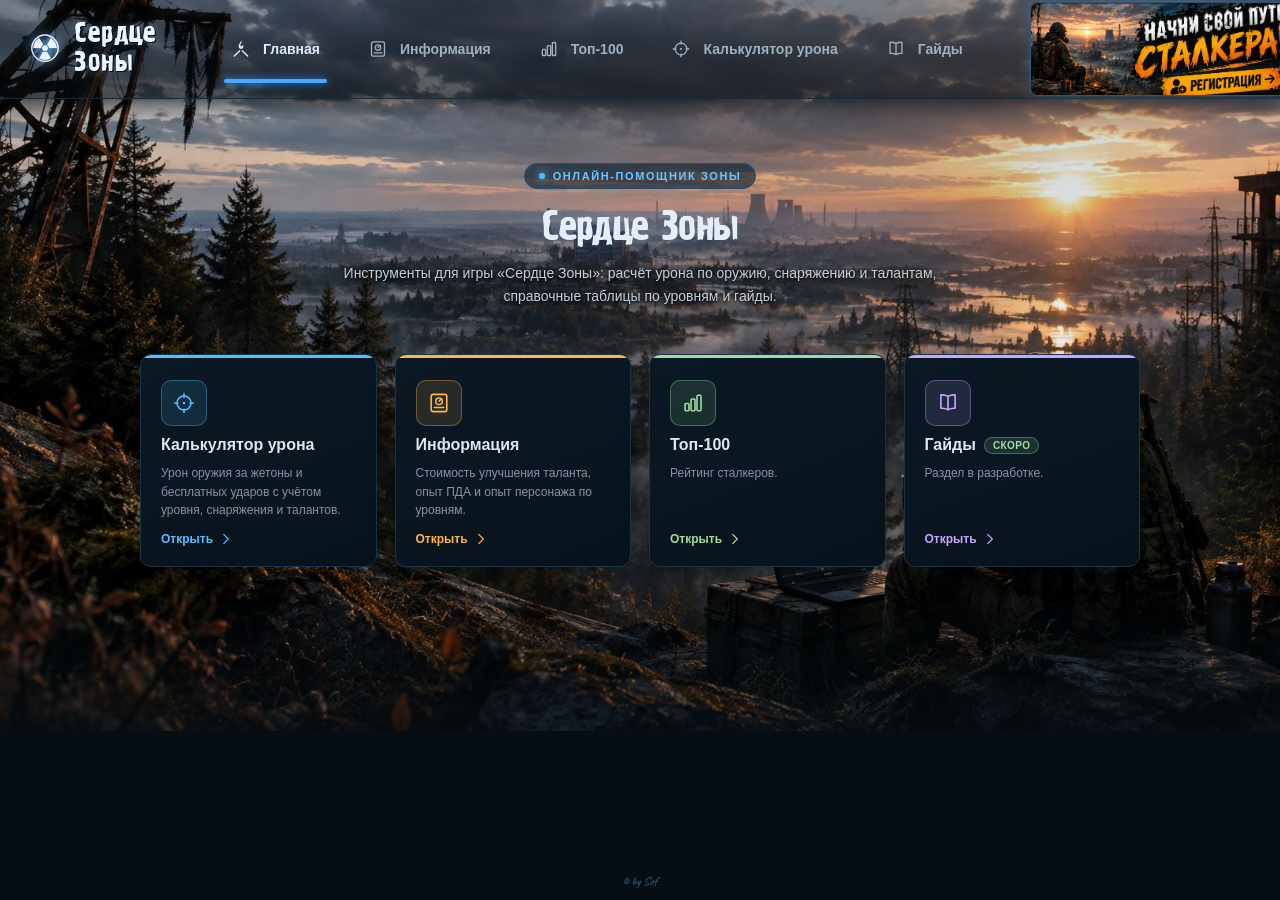
==== commit bd74d9a2: "Fix" ====
--- a/index.html
+++ b/index.html
@@ -33,11 +33,7 @@
       <a href="calculator.html"><svg class="nav-icon" viewBox="0 0 24 24" fill="none" aria-hidden="true"><circle cx="12" cy="12" r="7" stroke="currentColor" stroke-width="1.6"/><path d="M12 2.6v3.3M12 18.1v3.3M2.6 12h3.3M18.1 12h3.3" stroke="currentColor" stroke-width="1.6" stroke-linecap="round"/><circle cx="12" cy="12" r="1.3" fill="currentColor"/></svg>Калькулятор урона</a>
       <a href="guides.html"><svg class="nav-icon" viewBox="0 0 24 24" fill="none" aria-hidden="true"><path d="M12 5.4c-1.9-1.2-4.5-1.7-7.1-1.5v13.4c2.6-.2 5.2.3 7.1 1.5 1.9-1.2 4.5-1.7 7.1-1.5V3.9c-2.6-.2-5.2.3-7.1 1.5Z" stroke="currentColor" stroke-width="1.6" stroke-linejoin="round"/><path d="M12 5.4v13.4" stroke="currentColor" stroke-width="1.6"/></svg>Гайды</a>
     </nav>
-    <a class="header-promo" href="https://vk.com/app54612839#ref_user_id=672" target="_blank" rel="noopener" aria-label="Регистрация — начни свой путь сталкера">
-      <span class="header-promo-glow" aria-hidden="true"></span>
-      <span class="header-promo-copy"><b>Начни свой путь сталкера</b><small>Регистрация в игре</small></span>
-      <span class="header-promo-cta">Играть<svg class="header-promo-arrow" viewBox="0 0 24 24" fill="none" aria-hidden="true"><path d="M8 4l8 8-8 8" stroke="currentColor" stroke-width="2" stroke-linecap="round" stroke-linejoin="round"/></svg></span>
-    </a>
+    <a class="header-promo" href="https://vk.com/app54612839#ref_user_id=672" target="_blank" rel="noopener" aria-label="Регистрация — начни свой путь сталкера"><img src="assets/promo-banner.webp" alt="Начни свой путь сталкера — регистрация" width="1287" height="465" loading="eager"></a>
   </div>
 </header>
 
--- a/styles.css
+++ b/styles.css
@@ -25,25 +25,14 @@
 .main-nav a.active{color:#dcecff}
 .main-nav a.active:after{content:"";position:absolute;bottom:15px;left:10px;right:10px;height:4px;border-radius:4px;background:#4aa8ff;box-shadow:0 0 8px #238cff}
 
-/* Рекламный баннер в шапке. Раньше это была просто картинка (assets/promo-banner.jpg)
-   с текстом, впечённым в растр, — при сжатии в JPEG и уменьшении под высоту
-   шапки текст на ней превращался в кашу. Теперь текст живой (реальные <span>),
-   поэтому он чёткий на любом экране и масштабе, а фон и обводку рисует CSS
-   в духе остальных плашек сайта (ср. .side-btn, .tokens-btn). margin-left:auto
-   по-прежнему держит баннер прижатым к правому краю шапки, отдельная обёртка
-   для этого не нужна. */
-.header-promo{margin-left:auto;flex:0 0 auto;position:relative;display:flex;align-items:center;gap:14px;height:84px;padding:0 20px;border:1px solid #2d5578;border-radius:8px;background:linear-gradient(135deg,#13314a,#0a1a27);overflow:hidden;text-decoration:none;box-shadow:0 0 14px rgba(84,191,255,.22);transition:transform .15s ease,box-shadow .15s ease,border-color .15s ease}
+/* Рекламный баннер в шапке: ссылка-картинка, прижатая к правому краю за счёт
+   margin-left:auto — остаётся последним элементом в потоке header-inner,
+   поэтому не требует отдельной обёртки или изменения flex-раскладки шапки.
+   Высота чуть больше обычной (94px против 84px раньше) — на новом баннере
+   у текста плотный трэшевый шрифт, и на маленьком размере он терял чёткость. */
+.header-promo{margin-left:auto;flex:0 0 auto;display:block;height:94px;line-height:0;border:1px solid #2d5578;border-radius:8px;overflow:hidden;box-shadow:0 0 14px rgba(84,191,255,.22);transition:transform .15s ease,box-shadow .15s ease,border-color .15s ease}
 .header-promo:hover{transform:translateY(-1px);box-shadow:0 0 20px rgba(84,191,255,.4);border-color:#4aa8ff}
-.header-promo:hover .header-promo-glow{opacity:1}
-/* Мягкое радиальное свечение поверх подложки — тот же приём, что и glow у
-   логотипа/иконок сайта, только выключен по умолчанию и включается на hover,
-   чтобы в состоянии покоя текст читался на ровном фоне без бликов под ним. */
-.header-promo-glow{position:absolute;inset:-60% -10%;background:radial-gradient(circle,rgba(84,191,255,.22),transparent 65%);opacity:0;transition:opacity .15s ease;pointer-events:none}
-.header-promo-copy{position:relative;display:flex;flex-direction:column;gap:3px;white-space:nowrap}
-.header-promo-copy b{font-size:14px;font-weight:700;color:#f2f8ff;letter-spacing:.2px}
-.header-promo-copy small{font-size:11px;color:#8fc6ff;letter-spacing:.2px}
-.header-promo-cta{position:relative;display:inline-flex;align-items:center;gap:6px;flex:0 0 auto;padding:9px 16px;border-radius:20px;background:linear-gradient(180deg,#2196f3,#0d5aa7);color:#f2f9ff;font-size:13px;font-weight:700;letter-spacing:.2px;white-space:nowrap;box-shadow:0 0 10px rgba(84,191,255,.35),inset 0 1px 0 rgba(255,255,255,.18)}
-.header-promo-arrow{width:13px;height:13px;flex:0 0 13px}
+.header-promo img{display:block;height:100%;width:auto}
 
 /* ===== Вкладки сайта =====
    Каждый раздел (Калькулятор, Информация) — это .view; активен тот,
@@ -401,8 +390,7 @@
   .header-inner{gap:15px}
   .main-nav{gap:0}
   .main-nav a{padding:0 9px}
-  .header-promo{height:72px;padding:0 16px;gap:10px}
-  .header-promo-cta{padding:8px 13px}
+  .header-promo{height:80px}
   .page{grid-template-columns:300px 1fr}
   .info-groups{grid-template-columns:1fr}
   .home-grid{grid-template-columns:1fr 1fr}
@@ -423,12 +411,8 @@
   .main-nav a{font-size:12px}
   .main-nav a.active:after{bottom:5px;height:3px}
   /* На узкой шапке баннер держим на первой строке рядом с логотипом,
-     а меню переносится на вторую строку целиком (order:3 выше). Подзаголовок
-     («Регистрация в игре») на такой ширине убираем — на первый план выходит
-     заголовок и кнопка, этого достаточно, чтобы баннер оставался читаемым. */
-  .header-promo{order:2;height:56px;padding:0 12px;gap:8px}
-  .header-promo-copy small{display:none}
-  .header-promo-cta{padding:6px 11px;font-size:12px}
+     а меню переносится на вторую строку целиком (order:3 выше) */
+  .header-promo{order:2;height:60px}
   .page{display:block}
   .sidebar{margin-bottom:8px}
   .content{padding:8px}
@@ -471,10 +455,7 @@
   .logo-title{font-size:19px;letter-spacing:.3px}
   .main-nav a{padding:0 8px;font-size:11px;gap:6px}
   .main-nav a .nav-icon{width:17px;height:17px;flex:0 0 17px}
-  .header-promo{height:44px;padding:0 10px;gap:6px;border-radius:6px}
-  .header-promo-copy b{font-size:11px}
-  .header-promo-cta{padding:5px 9px;font-size:11px;gap:4px}
-  .header-promo-arrow{width:11px;height:11px;flex:0 0 11px}
+  .header-promo{height:46px}
   .result-title{padding:4px 8px 10px;gap:8px}
   .result-title h1{font-size:21px}
   .target-icon{font-size:27px}
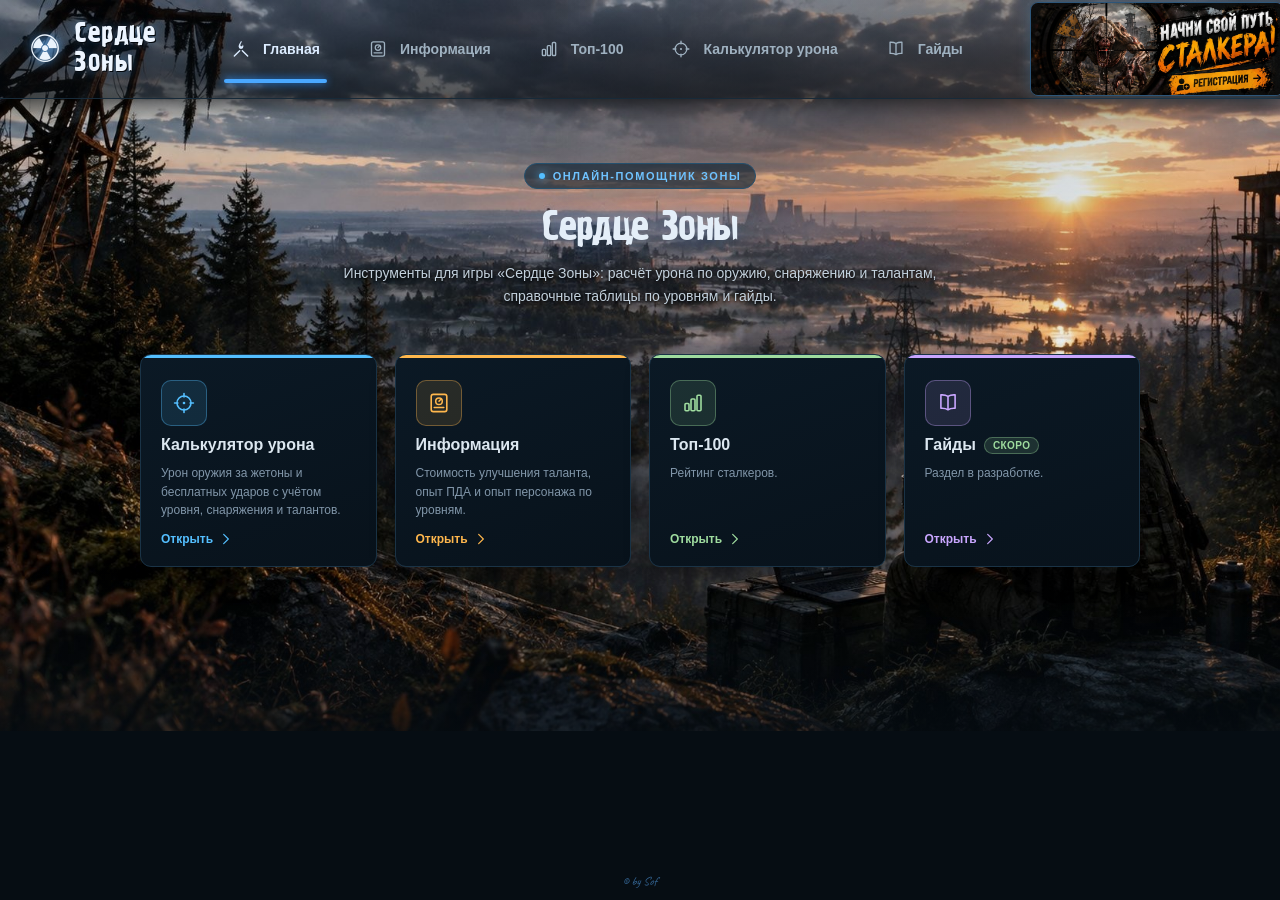
==== commit da0b9e3d: "Fix" ====
--- a/index.html
+++ b/index.html
@@ -33,7 +33,7 @@
       <a href="calculator.html"><svg class="nav-icon" viewBox="0 0 24 24" fill="none" aria-hidden="true"><circle cx="12" cy="12" r="7" stroke="currentColor" stroke-width="1.6"/><path d="M12 2.6v3.3M12 18.1v3.3M2.6 12h3.3M18.1 12h3.3" stroke="currentColor" stroke-width="1.6" stroke-linecap="round"/><circle cx="12" cy="12" r="1.3" fill="currentColor"/></svg>Калькулятор урона</a>
       <a href="guides.html"><svg class="nav-icon" viewBox="0 0 24 24" fill="none" aria-hidden="true"><path d="M12 5.4c-1.9-1.2-4.5-1.7-7.1-1.5v13.4c2.6-.2 5.2.3 7.1 1.5 1.9-1.2 4.5-1.7 7.1-1.5V3.9c-2.6-.2-5.2.3-7.1 1.5Z" stroke="currentColor" stroke-width="1.6" stroke-linejoin="round"/><path d="M12 5.4v13.4" stroke="currentColor" stroke-width="1.6"/></svg>Гайды</a>
     </nav>
-    <a class="header-promo" href="https://vk.com/app54612839#ref_user_id=672" target="_blank" rel="noopener" aria-label="Регистрация — начни свой путь сталкера"><img src="assets/promo-banner.webp" alt="Начни свой путь сталкера — регистрация" width="1287" height="465" loading="eager"></a>
+    <a class="header-promo" href="https://vk.com/app54612839#ref_user_id=672" target="_blank" rel="noopener" aria-label="Регистрация — начни свой путь сталкера"><img src="assets/promo-banner.webp" alt="Начни свой путь сталкера — регистрация" width="1672" height="610" loading="eager"></a>
   </div>
 </header>
 
